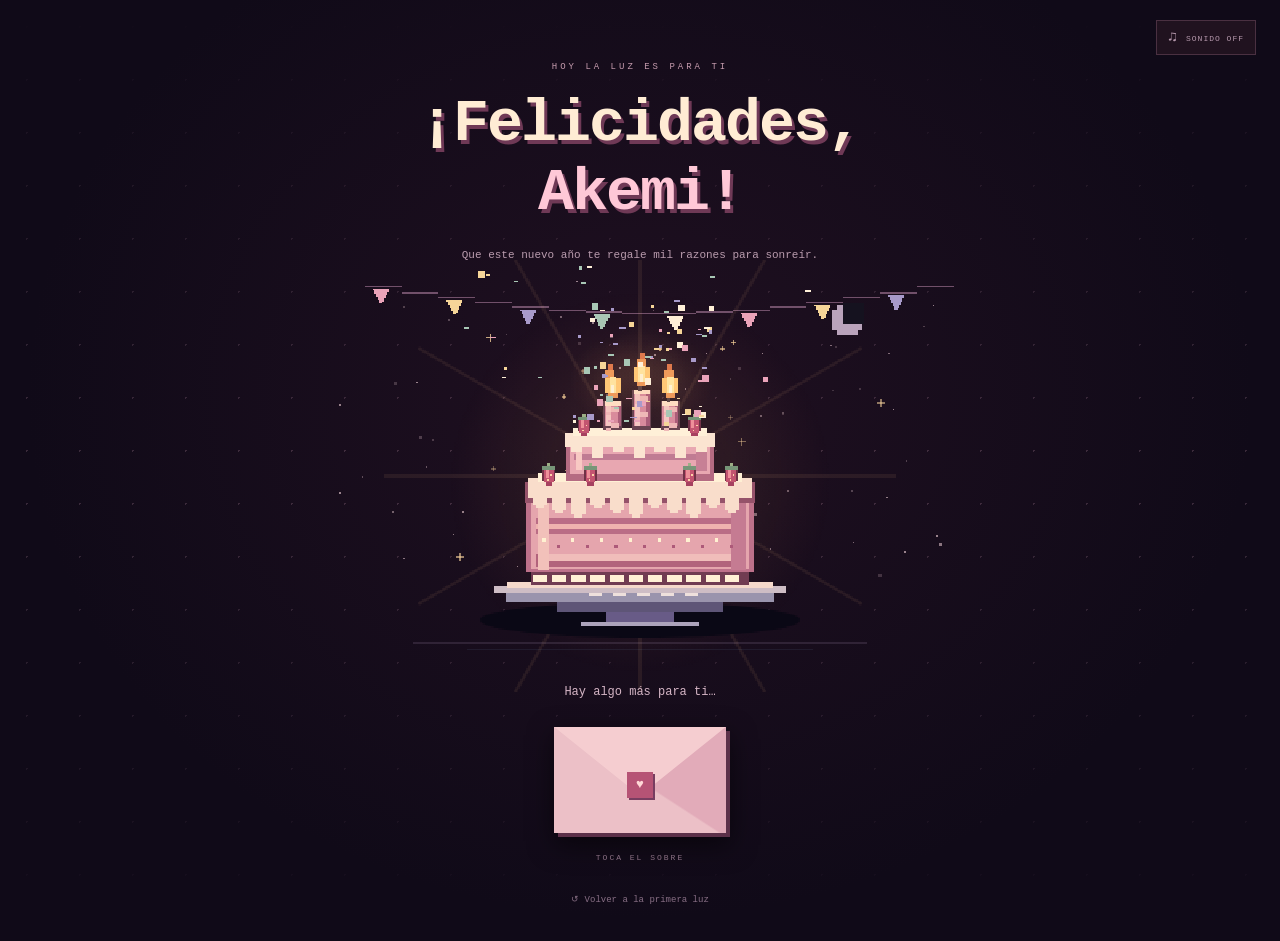
==== birthday.html @ b7d366d3 "Add files via upload" ====
<!doctype html>
<html lang="es">
<head>
<meta charset="utf-8"><meta name="viewport" content="width=device-width,initial-scale=1"><meta name="theme-color" content="#100a18">
<title>¡Felicidades, Akemi!</title><link rel="stylesheet" href="styles.css"><script src="app.js" defer></script>
</head>
<body data-page="birthday">
<main class="birthday" id="game">
  <button id="sound" class="sound" aria-pressed="false" aria-label="Activar música">♫ <span>SONIDO OFF</span></button>
  <header class="birthday-heading"><p class="dedication">HOY LA LUZ ES PARA TI</p><h1>¡Felicidades,<br><em>Akemi!</em></h1><p>Que este nuevo año te regale mil razones para sonreír.</p></header>
  <div class="cake-space"><canvas id="world" width="400" height="270" aria-label="Pastel de cumpleaños de dos pisos con fresas y velitas encendidas"></canvas></div>
  <section class="letter-invitation" aria-label="Una carta para Akemi"><p>Hay algo más para ti…</p><button class="envelope" id="openLetter" aria-label="Abrir tu carta" aria-haspopup="dialog"><span class="envelope-back"></span><span class="paper-peek">Para Akemi ♡</span><span class="envelope-front"></span><span class="envelope-flap"></span><span class="seal">♥</span></button><span class="envelope-hint">TOCA EL SOBRE</span></section>
  <a class="replay" href="index.html">↺ Volver a la primera luz</a>
</main>
<dialog id="letterDialog" aria-labelledby="letterTitle"><article class="letter-paper"><button id="closeLetter" class="close-letter" aria-label="Cerrar carta">×</button><p class="letter-label">UNA CARTA PARA TI</p><h2 id="letterTitle">Querida Akemi,</h2><div id="letterBody" class="letter-body"></div><div id="blankLetter" class="blank-letter" aria-label="Carta pendiente de completar"><span></span><span></span><span></span><span></span></div><p class="letter-heart">♡</p></article></dialog>
</body></html>
---- styles.css ----
:root{color-scheme:dark;--cream:#ffecd4;--pink:#edabc2;--mono:'Courier New',monospace}*{box-sizing:border-box}html{background:#000}body{margin:0;background:#000;color:var(--cream);font-family:var(--mono)}button,a{-webkit-tap-highlight-color:transparent}button{font:inherit;cursor:pointer}button:focus-visible,a:focus-visible{outline:2px dashed #ffce98;outline-offset:7px}button:disabled{cursor:wait}canvas{display:block;width:100%;height:auto;image-rendering:pixelated}em{font-style:normal}.night{min-height:100svh;display:flex;flex-direction:column;align-items:center;justify-content:center;padding:42px 18px 34px;overflow:hidden;background:#000}.intro-copy{text-align:center;position:relative;z-index:2;animation:words-in 2.2s ease both}.dedication{font-size:9px;letter-spacing:3px;color:#937f71;margin:0 0 25px}.night h1{font-weight:400;font-size:clamp(20px,3.5vw,34px);line-height:1.7;letter-spacing:-.8px;color:#d3c7bc;margin:0}.night h1 em{color:#ffd6a2;text-shadow:0 0 30px #d37e3f55}.fire-space{position:relative;width:min(520px,96vw);margin:-18px 0 -30px}.fire-target{position:absolute;inset:22% 34% 21%;border:0;background:none;border-radius:45%}.fire-target:focus-visible{outline-offset:0}.touch-hint{font-size:10px;color:#8c7562;letter-spacing:.8px;text-align:center;animation:hint-in 3s ease both}.light-wipe{position:fixed;inset:0;pointer-events:none;z-index:10;background:radial-gradient(circle at 50% 64%,#fff3d9,#f7af70 30%,#6d293e 75%);clip-path:circle(0% at 50% 64%);opacity:0}.leaving .light-wipe{animation:illuminate 1.5s cubic-bezier(.7,0,.3,1) forwards}.leaving .intro-copy,.leaving .touch-hint{opacity:0;transition:opacity .7s}.birthday{min-height:100svh;padding:62px 18px 28px;position:relative;overflow:hidden;text-align:center;background:radial-gradient(ellipse at 50% 42%,#4c203844,transparent 68%),#100a18}.birthday::before{content:'';position:absolute;inset:0;pointer-events:none;background-image:radial-gradient(#d7a7bd38 1px,transparent 1px);background-size:53px 53px;mask-image:linear-gradient(transparent,#000,transparent)}.sound{position:absolute;top:20px;right:24px;border:1px solid #4a3041;background:#20121f;color:#b598ac;padding:8px 11px;font-size:15px;z-index:2}.sound span{font-size:8px;letter-spacing:1px}.birthday-heading{position:relative;animation:celebrate-title 1.25s .2s both}.birthday .dedication{color:#c59bad;margin-bottom:18px}.birthday h1{font-size:clamp(34px,6vw,60px);line-height:1.15;margin:0;letter-spacing:-2px;text-shadow:3px 4px #6f3956}.birthday h1 em{color:#ffc8d7}.birthday-heading>p:last-child{font-size:11px;color:#ba9cae;line-height:1.8;max-width:440px;margin:18px auto 0}.cake-space{position:relative;width:min(640px,100%);margin:-6px auto -7px}.letter-invitation{position:relative;animation:letter-arrive 1s 1.7s both}.letter-invitation>p{font-size:12px;color:#d6b6c6;margin:0 0 28px}.envelope{width:172px;height:106px;display:block;margin:0 auto;position:relative;border:0;padding:0;background:none;filter:drop-shadow(0 8px 13px #0008);perspective:600px;animation:float 3s 3s ease-in-out infinite}.envelope-back{position:absolute;inset:0;background:#bd8095;border:2px solid #f5c9cc;box-shadow:4px 4px 0 #5c3049}.paper-peek{position:absolute;inset:8px 12px 4px;background:#fff0d9;color:#a06979;padding:19px 4px;font-size:11px;transition:transform .5s}.envelope-front{position:absolute;inset:0;background:linear-gradient(33deg,#ecc0c7 49%,transparent 50%),linear-gradient(-33deg,#e2abb9 49%,transparent 50%);z-index:3}.envelope-flap{position:absolute;inset:0;background:#f5cdd0;clip-path:polygon(0 0,100% 0,50% 65%);transform-origin:top;transition:transform .6s;z-index:4;backface-visibility:hidden}.seal{position:absolute;left:calc(50% - 13px);top:43%;background:#b65375;color:#ffd8d7;width:26px;height:26px;line-height:26px;box-shadow:2px 2px #783d60;z-index:5;font-size:13px;transition:opacity .3s}.envelope:hover .paper-peek,.envelope:focus-visible .paper-peek{transform:translateY(-9px)}.envelope.opening .envelope-flap{transform:rotateX(180deg)}.envelope.opening .seal{opacity:0}.envelope.opening .paper-peek{transform:translateY(-40px)}.envelope-hint{display:block;color:#997c91;font-size:8px;letter-spacing:2px;margin-top:20px}.replay{position:relative;display:inline-block;margin-top:24px;font-size:9px;text-decoration:none;color:#886f85;padding:8px}dialog{border:0;padding:0;background:transparent;width:min(540px,calc(100% - 30px));max-height:85svh;overflow:auto;color:#573c45;box-shadow:0 22px 100px #0009}dialog::backdrop{background:#08030de8;backdrop-filter:blur(7px)}dialog[open]{animation:open-paper .65s ease both}.letter-paper{position:relative;background:#fff0d9;padding:46px 35px 24px;min-height:390px;border:5px double #c7a49b;background-image:repeating-linear-gradient(transparent 0 29px,#bca09412 30px 31px)}.close-letter{position:absolute;right:12px;top:8px;border:0;background:transparent;color:#916b73;font-size:27px;padding:4px 8px}.letter-label{font-size:8px;letter-spacing:2px;color:#a57c80;margin:0 0 27px}.letter-paper h2{font-size:23px;font-weight:normal}.letter-body{white-space:pre-wrap;font-size:14px;line-height:1.95;overflow-wrap:anywhere}.letter-body p{margin-bottom:20px}.blank-letter{display:grid;gap:23px;margin-top:36px}.blank-letter span{height:1px;background:#bd9c933b}.blank-letter span:last-child{width:66%}.letter-heart{text-align:center;color:#b96780;font-size:29px;margin:30px 0 6px}@keyframes words-in{from{opacity:0;transform:translateY(10px)}to{opacity:1;transform:translateY(0)}}@keyframes hint-in{0%,60%{opacity:0}100%{opacity:1}}@keyframes illuminate{0%{opacity:0;clip-path:circle(0% at 50% 64%)}30%{opacity:.6}85%,100%{opacity:1;clip-path:circle(140% at 50% 64%)}}@keyframes celebrate-title{0%{opacity:0;transform:translateY(18px) scale(.92)}70%{transform:translateY(-3px) scale(1.02)}100%{opacity:1;transform:none}}@keyframes letter-arrive{from{opacity:0;transform:translateY(25px)}to{opacity:1;transform:none}}@keyframes float{50%{transform:translateY(-6px)}}@keyframes open-paper{from{opacity:0;transform:translateY(70px) scale(.85) rotate(-3deg)}to{opacity:1;transform:none}}@media(max-width:600px){.night{padding:38px 20px}.night h1{font-size:21px;line-height:1.85}.dedication{font-size:8px;letter-spacing:2px}.fire-space{width:calc(100vw - 16px);margin:0 0 -15px}.birthday{padding-top:72px}.birthday h1{font-size:42px}.birthday-heading>p:last-child{font-size:10px;max-width:285px}.cake-space{width:calc(100% + 30px);max-width:none;margin:14px -15px 16px}.letter-paper{padding:42px 23px 20px}.sound{right:16px;top:16px}}@media(prefers-reduced-motion:reduce){*,*::before,*::after{animation:none!important;transition:none!important}.leaving .light-wipe{clip-path:none;opacity:1}}
[hidden]{display:none!important}
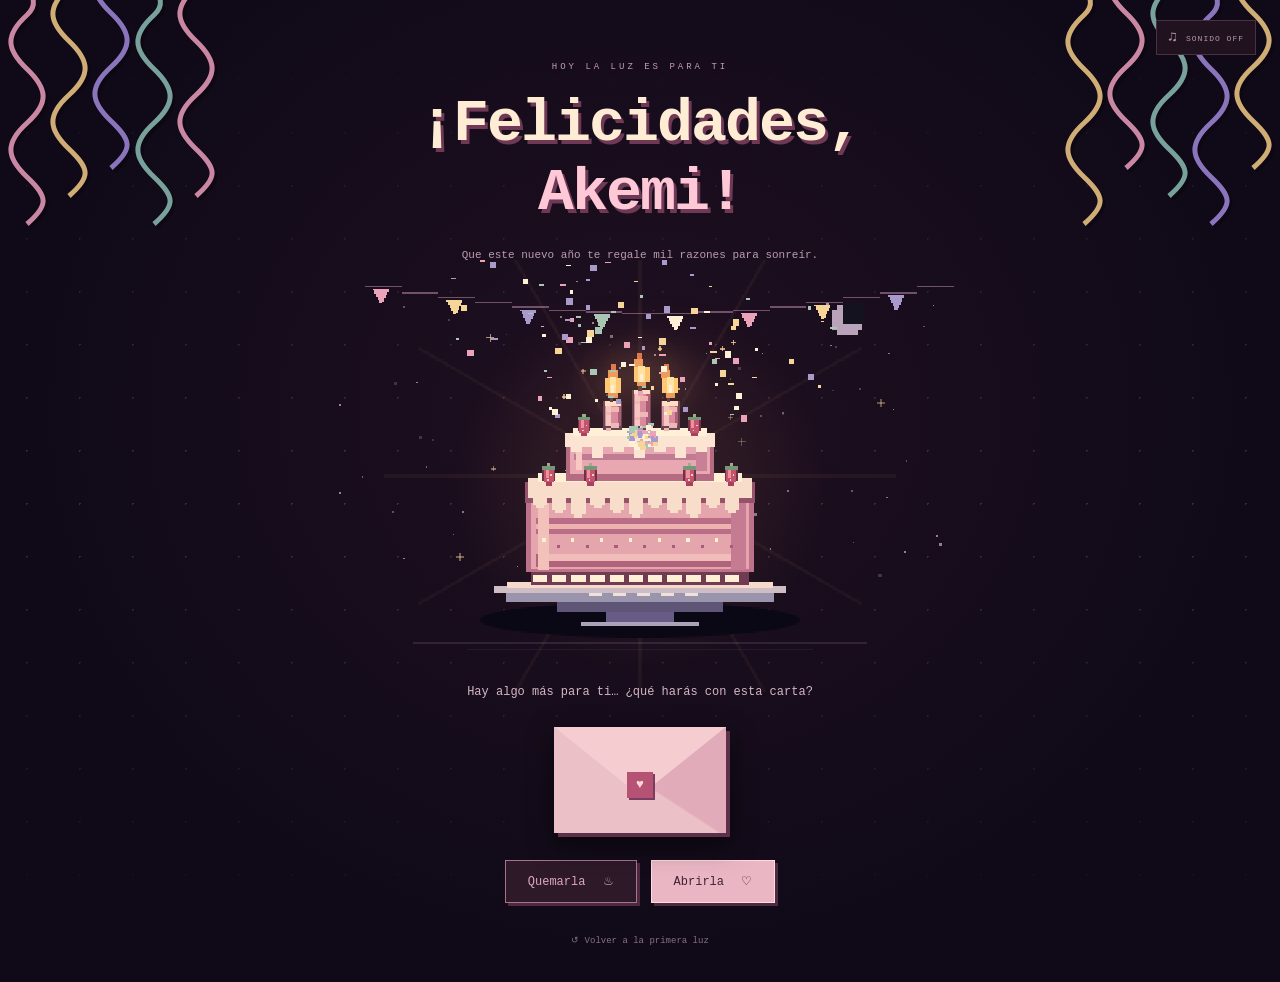
==== commit 2615d85b: "Add files via upload" ====
--- a/birthday.html
+++ b/birthday.html
@@ -2,15 +2,17 @@
 <html lang="es">
 <head>
 <meta charset="utf-8"><meta name="viewport" content="width=device-width,initial-scale=1"><meta name="theme-color" content="#100a18">
-<title>¡Felicidades, Akemi!</title><link rel="stylesheet" href="styles.css"><script src="app.js" defer></script>
+<title>¡Felicidades, Akemi!</title><link rel="stylesheet" href="styles.css"><script src="app.js" defer></script><script src="celebration.js" defer></script>
 </head>
 <body data-page="birthday">
 <main class="birthday" id="game">
+  <div class="streamers" id="streamers" aria-hidden="true"></div>
   <button id="sound" class="sound" aria-pressed="false" aria-label="Activar música">♫ <span>SONIDO OFF</span></button>
   <header class="birthday-heading"><p class="dedication">HOY LA LUZ ES PARA TI</p><h1>¡Felicidades,<br><em>Akemi!</em></h1><p>Que este nuevo año te regale mil razones para sonreír.</p></header>
   <div class="cake-space"><canvas id="world" width="400" height="270" aria-label="Pastel de cumpleaños de dos pisos con fresas y velitas encendidas"></canvas></div>
-  <section class="letter-invitation" aria-label="Una carta para Akemi"><p>Hay algo más para ti…</p><button class="envelope" id="openLetter" aria-label="Abrir tu carta" aria-haspopup="dialog"><span class="envelope-back"></span><span class="paper-peek">Para Akemi ♡</span><span class="envelope-front"></span><span class="envelope-flap"></span><span class="seal">♥</span></button><span class="envelope-hint">TOCA EL SOBRE</span></section>
+  <section class="letter-invitation" aria-label="Una carta para Akemi"><p id="choicePrompt" aria-live="polite">Hay algo más para ti… ¿qué harás con esta carta?</p><button class="envelope" id="openLetter" aria-label="Abrir tu carta" aria-haspopup="dialog"><span class="envelope-back"></span><span class="paper-peek">Para Akemi ♡</span><span class="envelope-front"></span><span class="envelope-flap"></span><span class="seal">♥</span></button><div class="letter-choices" id="letterChoices"><button id="burnLetter" class="choice burn-choice">Quemarla <span aria-hidden="true">♨</span></button><button id="readLetter" class="choice read-choice">Abrirla <span aria-hidden="true">♡</span></button></div></section>
   <a class="replay" href="index.html">↺ Volver a la primera luz</a>
 </main>
+<dialog id="burnDialog" class="burn-dialog" aria-label="La carta cae al fuego y el mundo se distorsiona"><canvas id="burnCanvas" aria-hidden="true"></canvas><p class="burn-caption" id="burnCaption" aria-live="polite">Algunas palabras no se dejan borrar…</p><button id="skipBurn" class="skip-burn">Saltar animación</button></dialog>
 <dialog id="letterDialog" aria-labelledby="letterTitle"><article class="letter-paper"><button id="closeLetter" class="close-letter" aria-label="Cerrar carta">×</button><p class="letter-label">UNA CARTA PARA TI</p><h2 id="letterTitle">Querida Akemi,</h2><div id="letterBody" class="letter-body"></div><div id="blankLetter" class="blank-letter" aria-label="Carta pendiente de completar"><span></span><span></span><span></span><span></span></div><p class="letter-heart">♡</p></article></dialog>
 </body></html>
--- a/styles.css
+++ b/styles.css
@@ -1,2 +1,5 @@
 :root{color-scheme:dark;--cream:#ffecd4;--pink:#edabc2;--mono:'Courier New',monospace}*{box-sizing:border-box}html{background:#000}body{margin:0;background:#000;color:var(--cream);font-family:var(--mono)}button,a{-webkit-tap-highlight-color:transparent}button{font:inherit;cursor:pointer}button:focus-visible,a:focus-visible{outline:2px dashed #ffce98;outline-offset:7px}button:disabled{cursor:wait}canvas{display:block;width:100%;height:auto;image-rendering:pixelated}em{font-style:normal}.night{min-height:100svh;display:flex;flex-direction:column;align-items:center;justify-content:center;padding:42px 18px 34px;overflow:hidden;background:#000}.intro-copy{text-align:center;position:relative;z-index:2;animation:words-in 2.2s ease both}.dedication{font-size:9px;letter-spacing:3px;color:#937f71;margin:0 0 25px}.night h1{font-weight:400;font-size:clamp(20px,3.5vw,34px);line-height:1.7;letter-spacing:-.8px;color:#d3c7bc;margin:0}.night h1 em{color:#ffd6a2;text-shadow:0 0 30px #d37e3f55}.fire-space{position:relative;width:min(520px,96vw);margin:-18px 0 -30px}.fire-target{position:absolute;inset:22% 34% 21%;border:0;background:none;border-radius:45%}.fire-target:focus-visible{outline-offset:0}.touch-hint{font-size:10px;color:#8c7562;letter-spacing:.8px;text-align:center;animation:hint-in 3s ease both}.light-wipe{position:fixed;inset:0;pointer-events:none;z-index:10;background:radial-gradient(circle at 50% 64%,#fff3d9,#f7af70 30%,#6d293e 75%);clip-path:circle(0% at 50% 64%);opacity:0}.leaving .light-wipe{animation:illuminate 1.5s cubic-bezier(.7,0,.3,1) forwards}.leaving .intro-copy,.leaving .touch-hint{opacity:0;transition:opacity .7s}.birthday{min-height:100svh;padding:62px 18px 28px;position:relative;overflow:hidden;text-align:center;background:radial-gradient(ellipse at 50% 42%,#4c203844,transparent 68%),#100a18}.birthday::before{content:'';position:absolute;inset:0;pointer-events:none;background-image:radial-gradient(#d7a7bd38 1px,transparent 1px);background-size:53px 53px;mask-image:linear-gradient(transparent,#000,transparent)}.sound{position:absolute;top:20px;right:24px;border:1px solid #4a3041;background:#20121f;color:#b598ac;padding:8px 11px;font-size:15px;z-index:2}.sound span{font-size:8px;letter-spacing:1px}.birthday-heading{position:relative;animation:celebrate-title 1.25s .2s both}.birthday .dedication{color:#c59bad;margin-bottom:18px}.birthday h1{font-size:clamp(34px,6vw,60px);line-height:1.15;margin:0;letter-spacing:-2px;text-shadow:3px 4px #6f3956}.birthday h1 em{color:#ffc8d7}.birthday-heading>p:last-child{font-size:11px;color:#ba9cae;line-height:1.8;max-width:440px;margin:18px auto 0}.cake-space{position:relative;width:min(640px,100%);margin:-6px auto -7px}.letter-invitation{position:relative;animation:letter-arrive 1s 1.7s both}.letter-invitation>p{font-size:12px;color:#d6b6c6;margin:0 0 28px}.envelope{width:172px;height:106px;display:block;margin:0 auto;position:relative;border:0;padding:0;background:none;filter:drop-shadow(0 8px 13px #0008);perspective:600px;animation:float 3s 3s ease-in-out infinite}.envelope-back{position:absolute;inset:0;background:#bd8095;border:2px solid #f5c9cc;box-shadow:4px 4px 0 #5c3049}.paper-peek{position:absolute;inset:8px 12px 4px;background:#fff0d9;color:#a06979;padding:19px 4px;font-size:11px;transition:transform .5s}.envelope-front{position:absolute;inset:0;background:linear-gradient(33deg,#ecc0c7 49%,transparent 50%),linear-gradient(-33deg,#e2abb9 49%,transparent 50%);z-index:3}.envelope-flap{position:absolute;inset:0;background:#f5cdd0;clip-path:polygon(0 0,100% 0,50% 65%);transform-origin:top;transition:transform .6s;z-index:4;backface-visibility:hidden}.seal{position:absolute;left:calc(50% - 13px);top:43%;background:#b65375;color:#ffd8d7;width:26px;height:26px;line-height:26px;box-shadow:2px 2px #783d60;z-index:5;font-size:13px;transition:opacity .3s}.envelope:hover .paper-peek,.envelope:focus-visible .paper-peek{transform:translateY(-9px)}.envelope.opening .envelope-flap{transform:rotateX(180deg)}.envelope.opening .seal{opacity:0}.envelope.opening .paper-peek{transform:translateY(-40px)}.envelope-hint{display:block;color:#997c91;font-size:8px;letter-spacing:2px;margin-top:20px}.replay{position:relative;display:inline-block;margin-top:24px;font-size:9px;text-decoration:none;color:#886f85;padding:8px}dialog{border:0;padding:0;background:transparent;width:min(540px,calc(100% - 30px));max-height:85svh;overflow:auto;color:#573c45;box-shadow:0 22px 100px #0009}dialog::backdrop{background:#08030de8;backdrop-filter:blur(7px)}dialog[open]{animation:open-paper .65s ease both}.letter-paper{position:relative;background:#fff0d9;padding:46px 35px 24px;min-height:390px;border:5px double #c7a49b;background-image:repeating-linear-gradient(transparent 0 29px,#bca09412 30px 31px)}.close-letter{position:absolute;right:12px;top:8px;border:0;background:transparent;color:#916b73;font-size:27px;padding:4px 8px}.letter-label{font-size:8px;letter-spacing:2px;color:#a57c80;margin:0 0 27px}.letter-paper h2{font-size:23px;font-weight:normal}.letter-body{white-space:pre-wrap;font-size:14px;line-height:1.95;overflow-wrap:anywhere}.letter-body p{margin-bottom:20px}.blank-letter{display:grid;gap:23px;margin-top:36px}.blank-letter span{height:1px;background:#bd9c933b}.blank-letter span:last-child{width:66%}.letter-heart{text-align:center;color:#b96780;font-size:29px;margin:30px 0 6px}@keyframes words-in{from{opacity:0;transform:translateY(10px)}to{opacity:1;transform:translateY(0)}}@keyframes hint-in{0%,60%{opacity:0}100%{opacity:1}}@keyframes illuminate{0%{opacity:0;clip-path:circle(0% at 50% 64%)}30%{opacity:.6}85%,100%{opacity:1;clip-path:circle(140% at 50% 64%)}}@keyframes celebrate-title{0%{opacity:0;transform:translateY(18px) scale(.92)}70%{transform:translateY(-3px) scale(1.02)}100%{opacity:1;transform:none}}@keyframes letter-arrive{from{opacity:0;transform:translateY(25px)}to{opacity:1;transform:none}}@keyframes float{50%{transform:translateY(-6px)}}@keyframes open-paper{from{opacity:0;transform:translateY(70px) scale(.85) rotate(-3deg)}to{opacity:1;transform:none}}@media(max-width:600px){.night{padding:38px 20px}.night h1{font-size:21px;line-height:1.85}.dedication{font-size:8px;letter-spacing:2px}.fire-space{width:calc(100vw - 16px);margin:0 0 -15px}.birthday{padding-top:72px}.birthday h1{font-size:42px}.birthday-heading>p:last-child{font-size:10px;max-width:285px}.cake-space{width:calc(100% + 30px);max-width:none;margin:14px -15px 16px}.letter-paper{padding:42px 23px 20px}.sound{right:16px;top:16px}}@media(prefers-reduced-motion:reduce){*,*::before,*::after{animation:none!important;transition:none!important}.leaving .light-wipe{clip-path:none;opacity:1}}
 [hidden]{display:none!important}
+/* Serpentinas de fiesta a ambos lados. */
+.streamers{position:absolute;inset:0;pointer-events:none;overflow:hidden}.streamer{position:absolute;top:-20px;width:28px;height:240px;opacity:.85;transform-origin:top;animation:ribbon-drop 1.8s cubic-bezier(.2,.7,.3,1) both,ribbon-sway 4s 1.8s ease-in-out infinite alternate}.streamer svg{width:100%;height:100%;overflow:visible;filter:drop-shadow(3px 3px 0 #0004)}@keyframes ribbon-drop{from{transform:translateY(-110%) rotate(-15deg);opacity:0}to{transform:translateY(0) rotate(0deg);opacity:.85}}@keyframes ribbon-sway{to{transform:rotate(7deg) translateX(5px)}}
+.letter-choices{display:flex;justify-content:center;gap:14px;margin:27px auto 0}.choice{border:1px solid #ab718b;padding:13px 22px;background:#2d1928;color:#dba9bd;font:12px var(--mono);box-shadow:3px 3px 0 #4e2a41;transition:transform .2s,background .2s}.choice:hover{transform:translateY(-3px);background:#45243a}.choice span{margin-left:10px}.read-choice{background:#eab6c4;color:#402132;border-color:#ffdae0}.read-choice:hover{background:#ffd9e0}.letter-choices.only-open .read-choice{font-size:clamp(23px,6vw,34px);padding:22px 38px;min-width:min(290px,85vw);font-weight:bold;letter-spacing:3px;animation:final-open .8s ease both;box-shadow:6px 6px #6f3f59,0 0 35px #c9729733}.burning-letter .envelope{visibility:hidden}.letter-invitation.returned{animation:return-letter .8s ease both}.burn-dialog{position:fixed;inset:0;margin:0;border:0;width:100vw;max-width:none;height:100svh;max-height:none;background:#050309;color:#ffe9d0;padding:0;overflow:hidden;box-shadow:none}.burn-dialog[open]{animation:none}.burn-dialog::backdrop{background:#000}.burn-dialog canvas{position:absolute;inset:0;width:100%;height:100%;image-rendering:pixelated}.burn-caption{position:absolute;bottom:65px;left:20px;right:20px;text-align:center;letter-spacing:1px;line-height:1.8;font-size:clamp(11px,2.6vw,15px);color:#e9b6ca;text-shadow:2px 2px #000;margin:0}.skip-burn{position:absolute;right:18px;bottom:18px;border:1px solid #795b77;background:#160d21cc;color:#c9b5cd;padding:9px 12px;font-size:10px}.burn-caption.abstracted{text-shadow:-3px 0 #b24d7a,3px 0 #537e8a}.abstraction .birthday-heading{filter:drop-shadow(-3px 0 #b43c87) drop-shadow(3px 0 #387980)}@keyframes final-open{from{opacity:0;transform:scale(.7)}to{opacity:1;transform:scale(1)}}@keyframes return-letter{from{opacity:.2;filter:blur(6px);transform:translateY(12px)}to{opacity:1;filter:blur(0);transform:none}}@media(max-width:600px){.streamer{width:17px;height:160px}.letter-choices{gap:12px}.choice{padding:13px 18px}.birthday-heading{padding-left:10px;padding-right:10px}}@media(prefers-reduced-motion:reduce){.streamer{animation:none}.burn-caption.abstracted{text-shadow:none}}
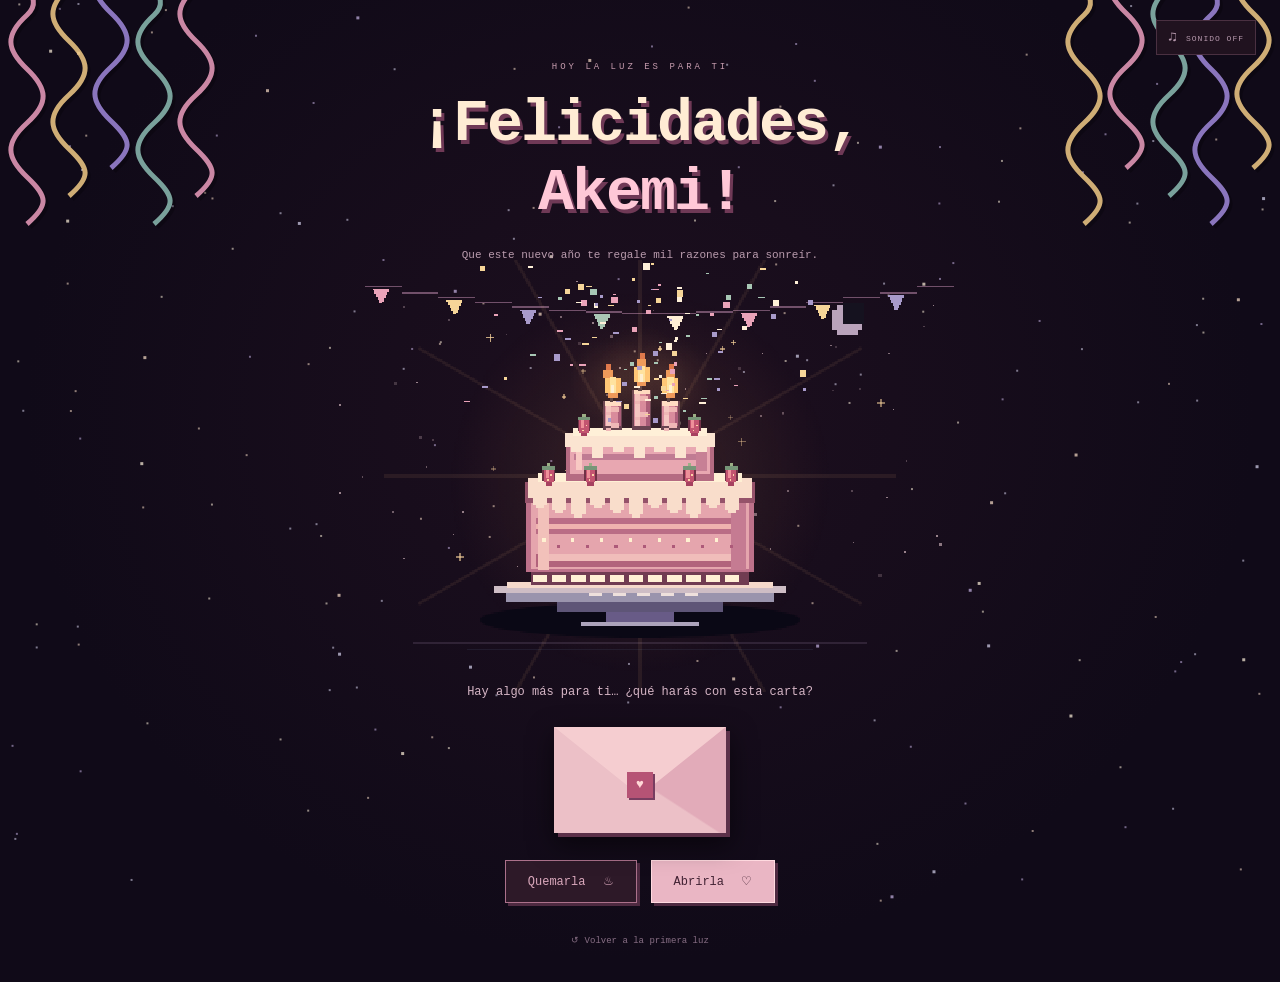
==== commit 917d0424: "Add files via upload" ====
--- a/birthday.html
+++ b/birthday.html
@@ -2,7 +2,7 @@
 <html lang="es">
 <head>
 <meta charset="utf-8"><meta name="viewport" content="width=device-width,initial-scale=1"><meta name="theme-color" content="#100a18">
-<title>¡Felicidades, Akemi!</title><link rel="stylesheet" href="styles.css"><script src="app.js" defer></script><script src="celebration.js" defer></script>
+<title>¡Felicidades, Akemi!</title><link rel="stylesheet" href="styles.css?v=20261007-5"><script src="app.js?v=20261007-5" defer></script><script src="celebration.js?v=20261007-5" defer></script>
 </head>
 <body data-page="birthday">
 <main class="birthday" id="game">
@@ -11,8 +11,8 @@
   <header class="birthday-heading"><p class="dedication">HOY LA LUZ ES PARA TI</p><h1>¡Felicidades,<br><em>Akemi!</em></h1><p>Que este nuevo año te regale mil razones para sonreír.</p></header>
   <div class="cake-space"><canvas id="world" width="400" height="270" aria-label="Pastel de cumpleaños de dos pisos con fresas y velitas encendidas"></canvas></div>
   <section class="letter-invitation" aria-label="Una carta para Akemi"><p id="choicePrompt" aria-live="polite">Hay algo más para ti… ¿qué harás con esta carta?</p><button class="envelope" id="openLetter" aria-label="Abrir tu carta" aria-haspopup="dialog"><span class="envelope-back"></span><span class="paper-peek">Para Akemi ♡</span><span class="envelope-front"></span><span class="envelope-flap"></span><span class="seal">♥</span></button><div class="letter-choices" id="letterChoices"><button id="burnLetter" class="choice burn-choice">Quemarla <span aria-hidden="true">♨</span></button><button id="readLetter" class="choice read-choice">Abrirla <span aria-hidden="true">♡</span></button></div></section>
-  <a class="replay" href="index.html">↺ Volver a la primera luz</a>
+  <a class="replay" href="index.html?v=20261007-5">↺ Volver a la primera luz</a>
 </main>
 <dialog id="burnDialog" class="burn-dialog" aria-label="La carta cae al fuego y el mundo se distorsiona"><canvas id="burnCanvas" aria-hidden="true"></canvas><p class="burn-caption" id="burnCaption" aria-live="polite">Algunas palabras no se dejan borrar…</p><button id="skipBurn" class="skip-burn">Saltar animación</button></dialog>
-<dialog id="letterDialog" aria-labelledby="letterTitle"><article class="letter-paper"><button id="closeLetter" class="close-letter" aria-label="Cerrar carta">×</button><p class="letter-label">UNA CARTA PARA TI</p><h2 id="letterTitle">Querida Akemi,</h2><div id="letterBody" class="letter-body"></div><div id="blankLetter" class="blank-letter" aria-label="Carta pendiente de completar"><span></span><span></span><span></span><span></span></div><p class="letter-heart">♡</p></article></dialog>
+<dialog id="letterDialog" aria-labelledby="letterTitle"><article class="letter-paper"><button id="closeLetter" class="close-letter" aria-label="Cerrar carta">×</button><p class="letter-label">UNA CARTA PARA TI</p><h2 id="letterTitle">Akemi,</h2><div id="letterBody" class="letter-body"></div><div id="blankLetter" class="blank-letter" aria-label="Carta pendiente de completar"><span></span><span></span><span></span><span></span></div><p class="letter-heart">♡</p></article></dialog>
 </body></html>
--- a/styles.css
+++ b/styles.css
@@ -3,3 +3,18 @@
 /* Serpentinas de fiesta a ambos lados. */
 .streamers{position:absolute;inset:0;pointer-events:none;overflow:hidden}.streamer{position:absolute;top:-20px;width:28px;height:240px;opacity:.85;transform-origin:top;animation:ribbon-drop 1.8s cubic-bezier(.2,.7,.3,1) both,ribbon-sway 4s 1.8s ease-in-out infinite alternate}.streamer svg{width:100%;height:100%;overflow:visible;filter:drop-shadow(3px 3px 0 #0004)}@keyframes ribbon-drop{from{transform:translateY(-110%) rotate(-15deg);opacity:0}to{transform:translateY(0) rotate(0deg);opacity:.85}}@keyframes ribbon-sway{to{transform:rotate(7deg) translateX(5px)}}
 .letter-choices{display:flex;justify-content:center;gap:14px;margin:27px auto 0}.choice{border:1px solid #ab718b;padding:13px 22px;background:#2d1928;color:#dba9bd;font:12px var(--mono);box-shadow:3px 3px 0 #4e2a41;transition:transform .2s,background .2s}.choice:hover{transform:translateY(-3px);background:#45243a}.choice span{margin-left:10px}.read-choice{background:#eab6c4;color:#402132;border-color:#ffdae0}.read-choice:hover{background:#ffd9e0}.letter-choices.only-open .read-choice{font-size:clamp(23px,6vw,34px);padding:22px 38px;min-width:min(290px,85vw);font-weight:bold;letter-spacing:3px;animation:final-open .8s ease both;box-shadow:6px 6px #6f3f59,0 0 35px #c9729733}.burning-letter .envelope{visibility:hidden}.letter-invitation.returned{animation:return-letter .8s ease both}.burn-dialog{position:fixed;inset:0;margin:0;border:0;width:100vw;max-width:none;height:100svh;max-height:none;background:#050309;color:#ffe9d0;padding:0;overflow:hidden;box-shadow:none}.burn-dialog[open]{animation:none}.burn-dialog::backdrop{background:#000}.burn-dialog canvas{position:absolute;inset:0;width:100%;height:100%;image-rendering:pixelated}.burn-caption{position:absolute;bottom:65px;left:20px;right:20px;text-align:center;letter-spacing:1px;line-height:1.8;font-size:clamp(11px,2.6vw,15px);color:#e9b6ca;text-shadow:2px 2px #000;margin:0}.skip-burn{position:absolute;right:18px;bottom:18px;border:1px solid #795b77;background:#160d21cc;color:#c9b5cd;padding:9px 12px;font-size:10px}.burn-caption.abstracted{text-shadow:-3px 0 #b24d7a,3px 0 #537e8a}.abstraction .birthday-heading{filter:drop-shadow(-3px 0 #b43c87) drop-shadow(3px 0 #387980)}@keyframes final-open{from{opacity:0;transform:scale(.7)}to{opacity:1;transform:scale(1)}}@keyframes return-letter{from{opacity:.2;filter:blur(6px);transform:translateY(12px)}to{opacity:1;filter:blur(0);transform:none}}@media(max-width:600px){.streamer{width:17px;height:160px}.letter-choices{gap:12px}.choice{padding:13px 18px}.birthday-heading{padding-left:10px;padding-right:10px}}@media(prefers-reduced-motion:reduce){.streamer{animation:none}.burn-caption.abstracted{text-shadow:none}}
+
+/* Cielo completo: cubre también los laterales, sobre y carta. */
+body::before,body::after{content:'';position:fixed;left:50%;top:50%;pointer-events:none;z-index:0;background:#eee0ff;border-radius:0}
+body::before{width:2px;height:2px;box-shadow:-25.35vw 8.13vh 0 #d8d5ef,-1.75vw -19.10vh 0 #c7b4e4,-7.54vw 4.40vh 0 #f9dec8,-24.99vw 9.44vh 0 #fff3dc,34.53vw -30.97vh 0 #c7b4e4,42.20vw 23.45vh 0 #c7b4e4,-25.58vw -38.67vh 0 #c7b4e4,-43.67vw -31.23vh 0 #d8d5ef,-22.94vw -25.69vh 0 #d8d5ef,-6.57vw 32.24vh 0 #f9dec8,11.30vw -10.00vh 0 #fff3dc,30.60vw 42.22vh 0 #f9dec8,34.27vw 23.24vh 0 #fff3dc,-33.48vw -28.06vh 0 #f9dec8,10.91vw 28.48vh 0 #c7b4e4,29.78vw 47.60vh 0 #c7b4e4,18.25vw 29.93vh 0 #d8d5ef,28.45vw 4.70vh 0 #d8d5ef,-15.71vw -11.90vh 0 #f9dec8,-0.49vw -11.07vh 0 #f9dec8,18.47vw 43.65vh 0 #fff3dc,-48.65vw -9.96vh 0 #fff3dc,-24.30vw -11.46vh 0 #fff3dc,37.85vw 41.80vh 0 #c7b4e4,41.57vw 39.75vh 0 #d8d5ef,-8.62vw -9.22vh 0 #d8d5ef,29.39vw -8.92vh 0 #d8d5ef,24.40vw -20.88vh 0 #c7b4e4,-43.34vw -35.04vh 0 #f9dec8,38.18vw -25.38vh 0 #fff3dc,44.94vw -34.61vh 0 #f9dec8,-47.21vw 19.26vh 0 #fff3dc,-26.00vw 39.96vh 0 #fff3dc,-39.80vw 47.66vh 0 #d8d5ef,36.29vw -35.19vh 0 #c7b4e4,-43.93vw 21.51vh 0 #f9dec8,-20.25vw 16.65vh 0 #d8d5ef,41.25vw -7.46vh 0 #f9dec8,28.20vw -32.23vh 0 #fff3dc,-24.57vw 16.94vh 0 #fff3dc,-48.76vw 42.54vh 0 #c7b4e4,-33.14vw -35.05vh 0 #c7b4e4,-25.97vw -9.65vh 0 #f9dec8,13.33vw -37.45vh 0 #f9dec8,47.05vw 12.18vh 0 #d8d5ef,16.29vw -5.34vh 0 #fff3dc,31.14vw -14.45vh 0 #c7b4e4,-30.55vw -10.47vh 0 #c7b4e4,-44.17vw -6.65vh 0 #f9dec8,43.50vw -46.06vh 0 #d8d5ef,-28.16vw 32.05vh 0 #fff3dc,46.86vw 46.49vh 0 #f9dec8,-24.05vw 21.85vh 0 #d8d5ef,-22.20vw 26.28vh 0 #d8d5ef,-6.40vw -35.97vh 0 #c7b4e4,-12.31vw -16.40vh 0 #f9dec8,24.77vw -3.16vh 0 #fff3dc,-18.54vw -9.13vh 0 #d8d5ef,6.73vw -42.92vh 0 #d8d5ef,-3.63vw -2.04vh 0 #d8d5ef,1.31vw -10.08vh 0 #fff3dc,10.48vw -27.77vh 0 #fff3dc,-38.21vw -46.51vh 0 #f9dec8,3.72vw -49.27vh 0 #f9dec8,43.29vw 22.58vh 0 #d8d5ef,-15.01vw 10.77vh 0 #c7b4e4,-9.93vw -23.58vh 0 #d8d5ef,1.43vw -35.04vh 0 #fff3dc,-8.36vw 25.16vh 0 #f9dec8,-1.00vw 27.94vh 0 #d8d5ef,-7.01vw 1.11vh 0 #c7b4e4,21.08vw 32.86vh 0 #c7b4e4,18.99vw -18.60vh 0 #d8d5ef,12.98vw -10.09vh 0 #d8d5ef,-45.41vw -49.13vh 0 #c7b4e4,23.36vw -33.77vh 0 #c7b4e4,-24.32vw 26.57vh 0 #d8d5ef,21.17vw 4.23vh 0 #fff3dc,-11.29vw 27.14vh 0 #d8d5ef,-17.19vw 7.53vh 0 #f9dec8,-3.98vw 16.54vh 0 #fff3dc,40.02vw -34.44vh 0 #d8d5ef,38.78vw -27.49vh 0 #d8d5ef,-37.12vw -48.99vh 0 #f9dec8,1.90vw 46.45vh 0 #c7b4e4,-44.61vw -33.86vh 0 #c7b4e4,-21.32vw 38.54vh 0 #f9dec8,-15.01vw 33.01vh 0 #fff3dc,-16.31vw 31.81vh 0 #f9dec8,11.22vw -15.32vh 0 #f9dec8,10.56vw -20.73vh 0 #f9dec8,-27.40vw 8.62vh 0 #d8d5ef,-36.58vw -27.20vh 0 #d8d5ef,23.31vw -27.50vh 0 #c7b4e4,-2.41vw 16.89vh 0 #d8d5ef,-17.88vw -11.34vh 0 #c7b4e4,17.17vw -8.49vh 0 #d8d5ef,-16.10vw -0.65vh 0 #c7b4e4,-11.82vw 9.55vh 0 #f9dec8,23.36vw -19.12vh 0 #c7b4e4,48.56vw -26.84vh 0 #fff3dc,19.34vw -17.28vh 0 #f9dec8,12.12vw -45.22vh 0 #c7b4e4,27.97vw -27.70vh 0 #fff3dc,28.25vw -5.74vh 0 #c7b4e4,-48.26vw -4.47vh 0 #d8d5ef,13.58vw -41.13vh 0 #c7b4e4,-11.51vw 6.13vh 0 #f9dec8,43.45vw -5.60vh 0 #d8d5ef,-49.10vw 32.76vh 0 #c7b4e4,-44.79vw -18.60vh 0 #f9dec8,-28.16vw -26.42vh 0 #d8d5ef,-44.54vw -4.44vh 0 #f9dec8,-1.45vw 34.59vh 0 #c7b4e4,-34.54vw -2.50vh 0 #f9dec8,-1.80vw 33.67vh 0 #fff3dc,-47.21vw 21.83vh 0 #d8d5ef,5.93vw 16.42vh 0 #f9dec8,10.89vw -38.27vh 0 #f9dec8,-43.81vw -1.38vh 0 #c7b4e4,-43.78vw 35.59vh 0 #c7b4e4,-10.34vw -26.76vh 0 #d8d5ef,-31.90vw -22.47vh 0 #fff3dc,-15.64vw -12.09vh 0 #fff3dc,29.64vw -35.85vh 0 #f9dec8,-43.95vw -49.67vh 0 #d8d5ef,-30.81vw 0.46vh 0 #f9dec8,4.84vw -1.82vh 0 #c7b4e4,8.04vw -8.78vh 0 #d8d5ef,-8.39vw -27.01vh 0 #f9dec8,15.04vw -29.52vh 0 #d8d5ef,43.43vw -13.99vh 0 #d8d5ef,-20.12vw -21.22vh 0 #c7b4e4,30.13vw -44.04vh 0 #f9dec8,-20.75vw 30.95vh 0 #c7b4e4,-3.51vw 18.04vh 0 #c7b4e4,-30.08vw -46.14vh 0 #c7b4e4,34.45vw -11.32vh 0 #d8d5ef,1.63vw -36.39vh 0 #fff3dc,-2.96vw 14.25vh 0 #c7b4e4,-48.88vw 43.10vh 0 #d8d5ef,43.94vw -13.16vh 0 #fff3dc,0.86vw -44.95vh 0 #c7b4e4,-34.05vw -28.68vh 0 #f9dec8,7.64vw -31.53vh 0 #c7b4e4,-3.27vw 17.32vh 0 #fff3dc,5.69vw 17.04vh 0 #f9dec8,-38.89vw 6.27vh 0 #f9dec8,4.22vw -25.61vh 0 #fff3dc,25.35vw 39.17vh 0 #c7b4e4,-37.45vw -17.13vh 0 #fff3dc,-33.73vw 16.39vh 0 #fff3dc,40.32vw -40.79vh 0 #c7b4e4,41.74vw 24.49vh 0 #c7b4e4,-0.94vw 23.66vh 0 #d8d5ef,-44.00vw 19.51vh 0 #d8d5ef,16.95vw -34.24vh 0 #fff3dc,26.71vw 17.85vh 0 #fff3dc,37.46vw 35.14vh 0 #fff3dc,-19.25vw -42.42vh 0 #d8d5ef,8.81vw 15.32vh 0 #d8d5ef,-22.38vw -15.51vh 0 #d8d5ef,-38.56vw 30.26vh 0 #fff3dc,48.31vw 26.98vh 0 #f9dec8,43.92vw -16.92vh 0 #fff3dc,12.29vw 8.31vh 0 #f9dec8,40.21vw 18.44vh 0 #f9dec8,13.40vw 16.91vh 0 #f9dec8,4.41vw 23.33vh 0 #f9dec8,19.97vw 22.21vh 0 #fff3dc,22.05vw -15.48vh 0 #fff3dc,-9.88vw -42.46vh 0 #f9dec8,38.84vw -5.41vh 0 #d8d5ef,38.29vw -49.44vh 0 #d8d5ef,48.47vw -14.11vh 0 #c7b4e4,-33.52vw 5.95vh 0 #fff3dc,-48.57vw -49.62vh 0 #fff3dc,15.20vw -7.42vh 0 #d8d5ef,18.73vw 49.96vh 0 #f9dec8,-4.35vw 38.60vh 0 #f9dec8;opacity:.54;animation:sky-breathe 5s ease-in-out infinite alternate}
+body::after{width:3px;height:3px;box-shadow:-38.80vw -10.43vh 0 #f9dec8,-23.59vw 22.52vh 0 #d8d5ef,-7.76vw 49.18vh 0 #fff3dc,-4.04vw -43.45vh 0 #f9dec8,2.92vw -3.15vh 0 #fff3dc,-7.67vw 48.06vh 0 #fff3dc,25.68vw 15.42vh 0 #c7b4e4,-26.73vw -25.34vh 0 #d8d5ef,-22.16vw -48.18vh 0 #c7b4e4,-7.03vw -21.65vh 0 #fff3dc,18.66vw -33.82vh 0 #c7b4e4,12.18vw -10.59vh 0 #d8d5ef,26.38vw 14.66vh 0 #fff3dc,7.20vw 25.27vh 0 #f9dec8,19.57vw 49.48vh 0 #c7b4e4,33.55vw 29.39vh 0 #fff3dc,22.06vw -18.59vh 0 #fff3dc,-6.11vw 47.12vh 0 #d8d5ef,-29.22vw -40.09vh 0 #f9dec8,13.76vw 21.62vh 0 #c7b4e4,-44.83vw -25.60vh 0 #fff3dc,-0.76vw -35.29vh 0 #f9dec8,48.09vw 1.69vh 0 #d8d5ef,46.63vw -16.86vh 0 #f9dec8,-18.66vw 33.56vh 0 #fff3dc,-14.55vw -17.80vh 0 #c7b4e4,-13.36vw 23.96vh 0 #d8d5ef,22.85vw 46.70vh 0 #d8d5ef,-43.98vw -44.25vh 0 #f9dec8,-7.92vw -15.26vh 0 #f9dec8,-46.16vw -44.48vh 0 #fff3dc,33.95vw 0.39vh 0 #f9dec8,-23.63vw 15.98vh 0 #f9dec8,47.05vw 23.14vh 0 #fff3dc,27.35vw 5.69vh 0 #f9dec8,-39.04vw 1.35vh 0 #fff3dc,27.12vw 21.60vh 0 #d8d5ef,48.60vw -28.10vh 0 #d8d5ef;opacity:.7;animation:sky-breathe 7s 1s ease-in-out infinite alternate}
+.night,.birthday{background:transparent;isolation:isolate}
+body[data-page=birthday]{background:radial-gradient(ellipse at 50% 42%,#32172966,transparent 68%),#100a18}
+.birthday::before{display:none}
+.night>.intro-copy,.night>.fire-space,.night>.touch-hint{position:relative;z-index:1}
+.birthday>.cake-space,.birthday>.birthday-heading,.birthday>.letter-invitation,.birthday>.replay{position:relative;z-index:1}
+.streamers{z-index:0}
+.letter-paper{min-height:390px}.letter-body p{margin:0 0 20px}.letter-heart{margin-top:24px}
+@keyframes sky-breathe{from{opacity:.35}to{opacity:.8}}
+@media(prefers-reduced-motion:reduce){body::before,body::after{animation:none}}
+.night,.birthday{position:relative;z-index:1}
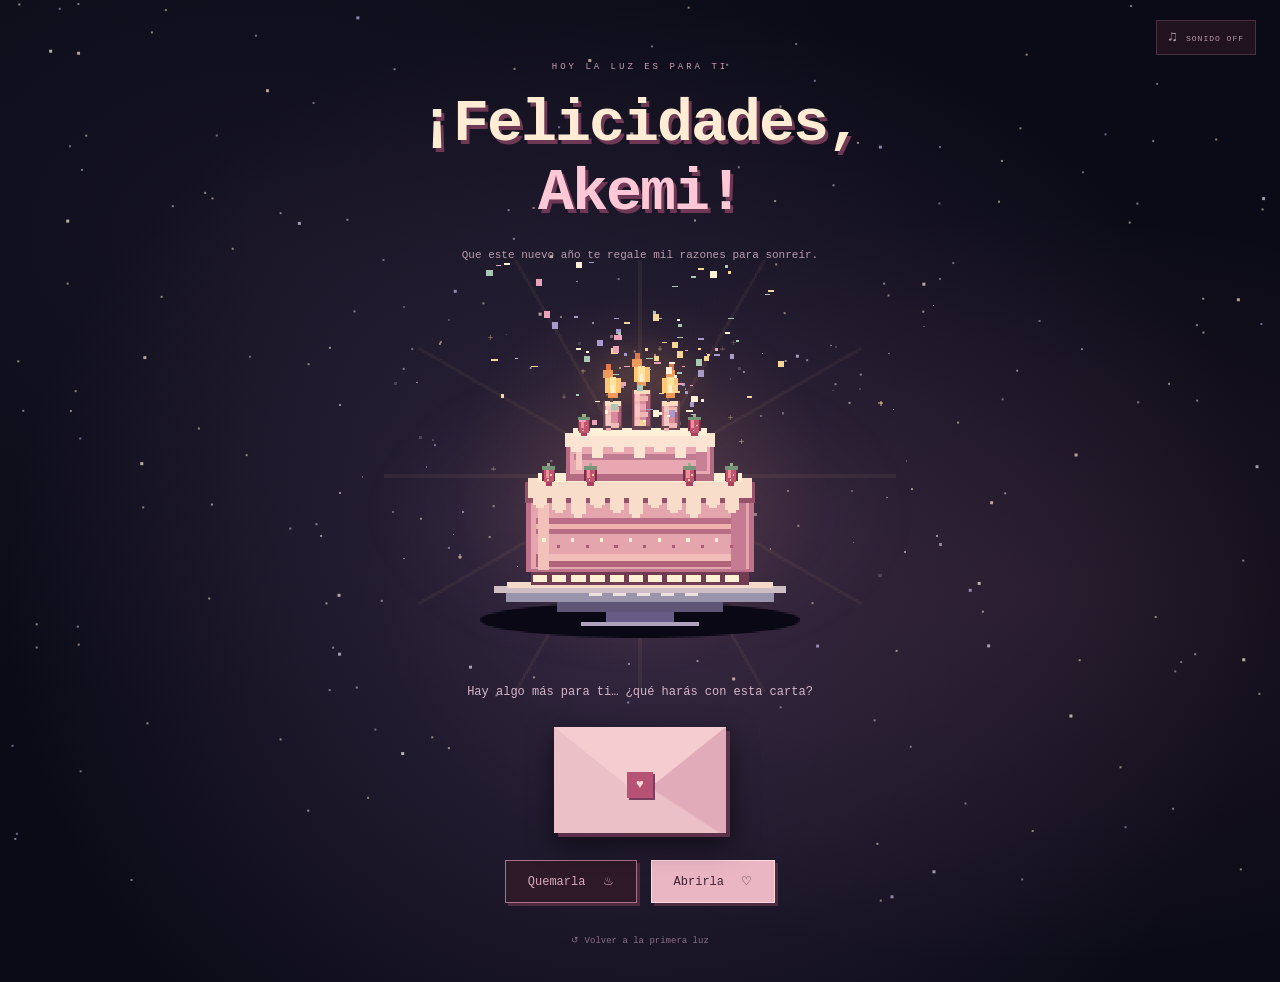
==== commit 2436f5d7: "Add files via upload" ====
--- a/birthday.html
+++ b/birthday.html
@@ -2,7 +2,7 @@
 <html lang="es">
 <head>
 <meta charset="utf-8"><meta name="viewport" content="width=device-width,initial-scale=1"><meta name="theme-color" content="#100a18">
-<title>¡Felicidades, Akemi!</title><link rel="stylesheet" href="styles.css?v=20261007-5"><script src="app.js?v=20261007-5" defer></script><script src="celebration.js?v=20261007-5" defer></script>
+<title>¡Felicidades, Akemi!</title><link rel="stylesheet" href="styles.css?v=20261007-6"><script src="app.js?v=20261007-6" defer></script><script src="celebration.js?v=20261007-6" defer></script>
 </head>
 <body data-page="birthday">
 <main class="birthday" id="game">
@@ -11,8 +11,8 @@
   <header class="birthday-heading"><p class="dedication">HOY LA LUZ ES PARA TI</p><h1>¡Felicidades,<br><em>Akemi!</em></h1><p>Que este nuevo año te regale mil razones para sonreír.</p></header>
   <div class="cake-space"><canvas id="world" width="400" height="270" aria-label="Pastel de cumpleaños de dos pisos con fresas y velitas encendidas"></canvas></div>
   <section class="letter-invitation" aria-label="Una carta para Akemi"><p id="choicePrompt" aria-live="polite">Hay algo más para ti… ¿qué harás con esta carta?</p><button class="envelope" id="openLetter" aria-label="Abrir tu carta" aria-haspopup="dialog"><span class="envelope-back"></span><span class="paper-peek">Para Akemi ♡</span><span class="envelope-front"></span><span class="envelope-flap"></span><span class="seal">♥</span></button><div class="letter-choices" id="letterChoices"><button id="burnLetter" class="choice burn-choice">Quemarla <span aria-hidden="true">♨</span></button><button id="readLetter" class="choice read-choice">Abrirla <span aria-hidden="true">♡</span></button></div></section>
-  <a class="replay" href="index.html?v=20261007-5">↺ Volver a la primera luz</a>
+  <a class="replay" href="index.html?v=20261007-6">↺ Volver a la primera luz</a>
 </main>
 <dialog id="burnDialog" class="burn-dialog" aria-label="La carta cae al fuego y el mundo se distorsiona"><canvas id="burnCanvas" aria-hidden="true"></canvas><p class="burn-caption" id="burnCaption" aria-live="polite">Algunas palabras no se dejan borrar…</p><button id="skipBurn" class="skip-burn">Saltar animación</button></dialog>
-<dialog id="letterDialog" aria-labelledby="letterTitle"><article class="letter-paper"><button id="closeLetter" class="close-letter" aria-label="Cerrar carta">×</button><p class="letter-label">UNA CARTA PARA TI</p><h2 id="letterTitle">Akemi,</h2><div id="letterBody" class="letter-body"></div><div id="blankLetter" class="blank-letter" aria-label="Carta pendiente de completar"><span></span><span></span><span></span><span></span></div><p class="letter-heart">♡</p></article></dialog>
+<dialog id="letterDialog" aria-labelledby="letterTitle"><article class="letter-paper"><button id="closeLetter" class="close-letter" aria-label="Cerrar carta">×</button><p class="letter-label">UNA CARTA PARA TI</p><h2 id="letterTitle">Akemi,</h2><div id="letterBody" class="letter-body"><p>Gracias por ser una de mis mejores amigas este 2026. Gracias por todas las nuevas experiencias: comer con los chicos, estudiar juntos e ir a tu casa a hablar.</p><p>Antes de conocerte, mi vida universitaria era muy aburrida, pero desde que llegaste cambió mucho.</p><p>Puede que no pasemos muchas materias juntos y que el próximo año ya no nos veamos, pero si necesitas o quieres algo, puedes decírmelo.</p><p>No soy muy bueno en demasiadas cosas, pero, si puedo ayudarte, aunque sea solo escuchándote, estaré ahí para ti.</p><p>¡Feliz cumpleaños, Akemi, amiga mía! Te quiero un montón.</p></div><div id="blankLetter" class="blank-letter" hidden aria-label="Carta pendiente de completar"><span></span><span></span><span></span><span></span></div><p class="letter-heart">♡</p></article></dialog>
 </body></html>
--- a/styles.css
+++ b/styles.css
@@ -18,3 +18,16 @@
 @keyframes sky-breathe{from{opacity:.35}to{opacity:.8}}
 @media(prefers-reduced-motion:reduce){body::before,body::after{animation:none}}
 .night,.birthday{position:relative;z-index:1}
+/* Carta de papel cálido y tipografía editorial. */
+.letter-paper{padding:52px 40px 28px;border:1px solid #d7bca6;border-radius:3px;background:#fcf3e5;background-image:linear-gradient(110deg,#ffffff55,transparent 50%,#b78b6310);box-shadow:inset 0 0 60px #d5b59316}
+.letter-paper h2{font-family:Georgia,'Times New Roman',serif;font-style:italic;font-size:31px;color:#754c57;margin:0 0 26px}
+.letter-body{font-family:Georgia,'Times New Roman',serif;font-size:17px;line-height:1.85;color:#59484a;white-space:normal;letter-spacing:.1px}
+.letter-body p{margin:0 0 21px}.letter-label{font-family:var(--mono);font-size:9px;letter-spacing:2.6px}.letter-heart{font-family:Georgia,serif;font-size:38px;color:#b76b87}.close-letter{position:sticky;display:block;margin:-34px -23px 2px auto;top:0;right:auto;width:34px;background:#fcf3e5ee;border-radius:50%;z-index:1}
+body[data-page=birthday]{background:radial-gradient(ellipse at 20% 24%,#54446824,transparent 45%),radial-gradient(ellipse at 80% 60%,#a15a7020,transparent 45%),radial-gradient(ellipse at 50% 60%,#312640,transparent 70%),#0b0b17}
+.cake-space::before{content:'';position:absolute;inset:22% 5% 5%;z-index:-1;border-radius:50%;background:radial-gradient(ellipse,#a76d8620,transparent 65%);filter:blur(20px)}
+.streamers{position:fixed;height:100svh;z-index:0}.party-spark{position:absolute;width:4px;height:11px;border-radius:1px;opacity:0;animation:party-drift 7s ease-in-out infinite;box-shadow:0 0 8px #ffe7cd15}
+.party-spark:nth-child(3n){width:3px;height:3px;border-radius:50%}.party-spark:nth-child(4n){width:9px;height:2px}
+@keyframes party-drift{0%{opacity:0;transform:translateY(-28px) rotate(0deg)}20%,65%{opacity:.65}100%{opacity:0;transform:translateY(110px) rotate(170deg)}}
+.burn-dialog canvas{image-rendering:auto}.burn-caption{font-family:Georgia,serif;font-size:clamp(16px,3vw,21px);color:#e3d2de;letter-spacing:.1px;bottom:72px}.burn-caption.abstracted{text-shadow:-1px 0 #b24d7a,1px 0 #537e8a}
+@media(max-width:600px){.letter-paper{padding:43px 25px 24px}.letter-body{font-size:16px;line-height:1.8}.letter-paper h2{font-size:28px}.close-letter{margin-right:-12px}.party-spark{width:3px;height:7px}}
+@media(prefers-reduced-motion:reduce){.party-spark{animation:none;opacity:.35}}
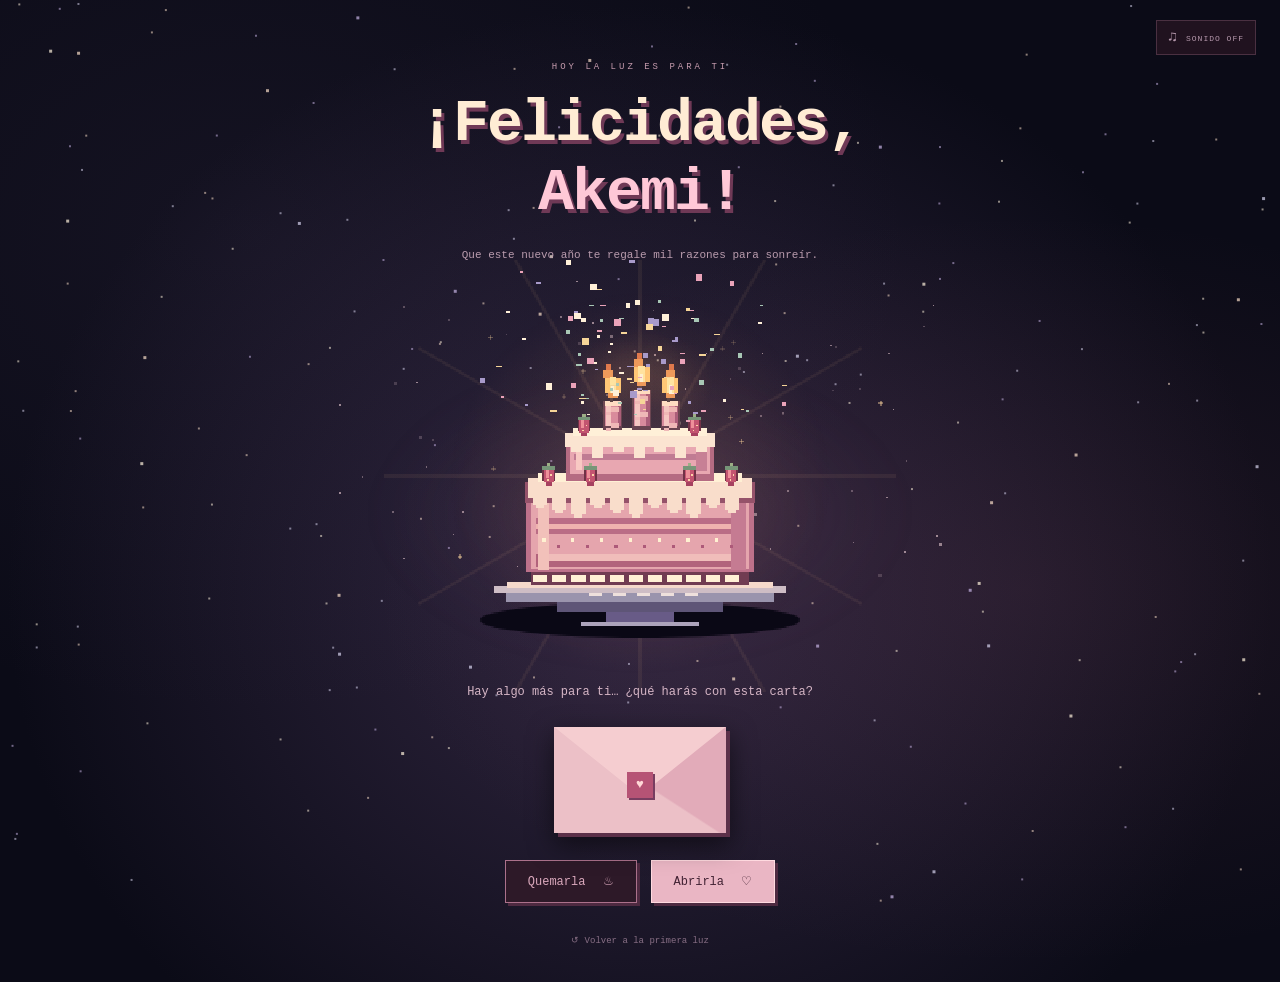
==== commit 4460943b: "Add files via upload" ====
--- a/birthday.html
+++ b/birthday.html
@@ -2,7 +2,7 @@
 <html lang="es">
 <head>
 <meta charset="utf-8"><meta name="viewport" content="width=device-width,initial-scale=1"><meta name="theme-color" content="#100a18">
-<title>¡Felicidades, Akemi!</title><link rel="stylesheet" href="styles.css?v=20261007-6"><script src="app.js?v=20261007-6" defer></script><script src="celebration.js?v=20261007-6" defer></script>
+<title>¡Felicidades, Akemi!</title><link rel="stylesheet" href="styles.css?v=20261007-7"><script src="app.js?v=20261007-7" defer></script><script src="celebration.js?v=20261007-7" defer></script>
 </head>
 <body data-page="birthday">
 <main class="birthday" id="game">
@@ -11,7 +11,7 @@
   <header class="birthday-heading"><p class="dedication">HOY LA LUZ ES PARA TI</p><h1>¡Felicidades,<br><em>Akemi!</em></h1><p>Que este nuevo año te regale mil razones para sonreír.</p></header>
   <div class="cake-space"><canvas id="world" width="400" height="270" aria-label="Pastel de cumpleaños de dos pisos con fresas y velitas encendidas"></canvas></div>
   <section class="letter-invitation" aria-label="Una carta para Akemi"><p id="choicePrompt" aria-live="polite">Hay algo más para ti… ¿qué harás con esta carta?</p><button class="envelope" id="openLetter" aria-label="Abrir tu carta" aria-haspopup="dialog"><span class="envelope-back"></span><span class="paper-peek">Para Akemi ♡</span><span class="envelope-front"></span><span class="envelope-flap"></span><span class="seal">♥</span></button><div class="letter-choices" id="letterChoices"><button id="burnLetter" class="choice burn-choice">Quemarla <span aria-hidden="true">♨</span></button><button id="readLetter" class="choice read-choice">Abrirla <span aria-hidden="true">♡</span></button></div></section>
-  <a class="replay" href="index.html?v=20261007-6">↺ Volver a la primera luz</a>
+  <a class="replay" href="index.html?v=20261007-7">↺ Volver a la primera luz</a>
 </main>
 <dialog id="burnDialog" class="burn-dialog" aria-label="La carta cae al fuego y el mundo se distorsiona"><canvas id="burnCanvas" aria-hidden="true"></canvas><p class="burn-caption" id="burnCaption" aria-live="polite">Algunas palabras no se dejan borrar…</p><button id="skipBurn" class="skip-burn">Saltar animación</button></dialog>
 <dialog id="letterDialog" aria-labelledby="letterTitle"><article class="letter-paper"><button id="closeLetter" class="close-letter" aria-label="Cerrar carta">×</button><p class="letter-label">UNA CARTA PARA TI</p><h2 id="letterTitle">Akemi,</h2><div id="letterBody" class="letter-body"><p>Gracias por ser una de mis mejores amigas este 2026. Gracias por todas las nuevas experiencias: comer con los chicos, estudiar juntos e ir a tu casa a hablar.</p><p>Antes de conocerte, mi vida universitaria era muy aburrida, pero desde que llegaste cambió mucho.</p><p>Puede que no pasemos muchas materias juntos y que el próximo año ya no nos veamos, pero si necesitas o quieres algo, puedes decírmelo.</p><p>No soy muy bueno en demasiadas cosas, pero, si puedo ayudarte, aunque sea solo escuchándote, estaré ahí para ti.</p><p>¡Feliz cumpleaños, Akemi, amiga mía! Te quiero un montón.</p></div><div id="blankLetter" class="blank-letter" hidden aria-label="Carta pendiente de completar"><span></span><span></span><span></span><span></span></div><p class="letter-heart">♡</p></article></dialog>
--- a/styles.css
+++ b/styles.css
@@ -31,3 +31,8 @@
 .burn-dialog canvas{image-rendering:auto}.burn-caption{font-family:Georgia,serif;font-size:clamp(16px,3vw,21px);color:#e3d2de;letter-spacing:.1px;bottom:72px}.burn-caption.abstracted{text-shadow:-1px 0 #b24d7a,1px 0 #537e8a}
 @media(max-width:600px){.letter-paper{padding:43px 25px 24px}.letter-body{font-size:16px;line-height:1.8}.letter-paper h2{font-size:28px}.close-letter{margin-right:-12px}.party-spark{width:3px;height:7px}}
 @media(prefers-reduced-motion:reduce){.party-spark{animation:none;opacity:.35}}
+/* Cursiva caligráfica incluida en el proyecto para que se vea igual sin Internet. */
+@font-face{font-family:'Carta Cursiva';src:url('fonts/carta-cursiva.woff') format('woff');font-style:italic;font-weight:400;font-display:swap}
+.letter-body{font-family:'Carta Cursiva','Segoe Print','Bradley Hand',cursive;font-style:italic;font-size:26px;line-height:1.42;letter-spacing:.1px;color:#59414a}
+.letter-body p{margin:0 0 22px}.letter-paper h2{font-family:'Carta Cursiva','Segoe Print',cursive;font-style:italic;font-size:37px;line-height:1.2}.letter-heart{font-family:Georgia,serif;font-style:normal}
+@media(max-width:600px){.letter-body{font-size:24px;line-height:1.45}.letter-paper h2{font-size:33px}}
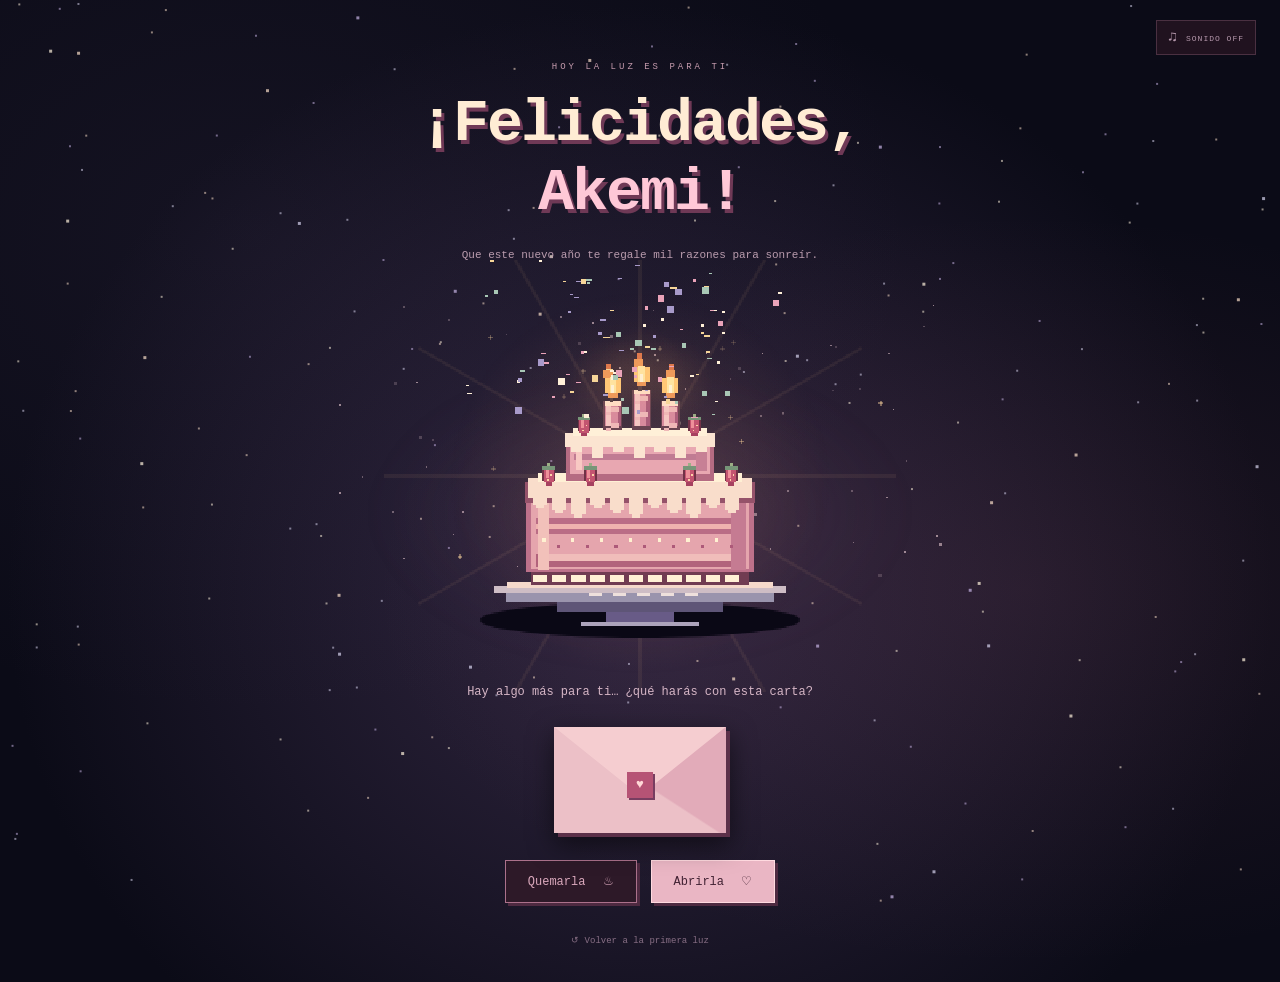
==== commit ed95a20f: "Add files via upload" ====
--- a/birthday.html
+++ b/birthday.html
@@ -2,7 +2,7 @@
 <html lang="es">
 <head>
 <meta charset="utf-8"><meta name="viewport" content="width=device-width,initial-scale=1"><meta name="theme-color" content="#100a18">
-<title>¡Felicidades, Akemi!</title><link rel="stylesheet" href="styles.css?v=20261007-7"><script src="app.js?v=20261007-7" defer></script><script src="celebration.js?v=20261007-7" defer></script>
+<title>¡Felicidades, Akemi!</title><link rel="stylesheet" href="styles.css?v=20261007-8"><script src="app.js?v=20261007-8" defer></script><script src="celebration.js?v=20261007-8" defer></script>
 </head>
 <body data-page="birthday">
 <main class="birthday" id="game">
@@ -11,7 +11,7 @@
   <header class="birthday-heading"><p class="dedication">HOY LA LUZ ES PARA TI</p><h1>¡Felicidades,<br><em>Akemi!</em></h1><p>Que este nuevo año te regale mil razones para sonreír.</p></header>
   <div class="cake-space"><canvas id="world" width="400" height="270" aria-label="Pastel de cumpleaños de dos pisos con fresas y velitas encendidas"></canvas></div>
   <section class="letter-invitation" aria-label="Una carta para Akemi"><p id="choicePrompt" aria-live="polite">Hay algo más para ti… ¿qué harás con esta carta?</p><button class="envelope" id="openLetter" aria-label="Abrir tu carta" aria-haspopup="dialog"><span class="envelope-back"></span><span class="paper-peek">Para Akemi ♡</span><span class="envelope-front"></span><span class="envelope-flap"></span><span class="seal">♥</span></button><div class="letter-choices" id="letterChoices"><button id="burnLetter" class="choice burn-choice">Quemarla <span aria-hidden="true">♨</span></button><button id="readLetter" class="choice read-choice">Abrirla <span aria-hidden="true">♡</span></button></div></section>
-  <a class="replay" href="index.html?v=20261007-7">↺ Volver a la primera luz</a>
+  <a class="replay" href="index.html?v=20261007-8">↺ Volver a la primera luz</a>
 </main>
 <dialog id="burnDialog" class="burn-dialog" aria-label="La carta cae al fuego y el mundo se distorsiona"><canvas id="burnCanvas" aria-hidden="true"></canvas><p class="burn-caption" id="burnCaption" aria-live="polite">Algunas palabras no se dejan borrar…</p><button id="skipBurn" class="skip-burn">Saltar animación</button></dialog>
 <dialog id="letterDialog" aria-labelledby="letterTitle"><article class="letter-paper"><button id="closeLetter" class="close-letter" aria-label="Cerrar carta">×</button><p class="letter-label">UNA CARTA PARA TI</p><h2 id="letterTitle">Akemi,</h2><div id="letterBody" class="letter-body"><p>Gracias por ser una de mis mejores amigas este 2026. Gracias por todas las nuevas experiencias: comer con los chicos, estudiar juntos e ir a tu casa a hablar.</p><p>Antes de conocerte, mi vida universitaria era muy aburrida, pero desde que llegaste cambió mucho.</p><p>Puede que no pasemos muchas materias juntos y que el próximo año ya no nos veamos, pero si necesitas o quieres algo, puedes decírmelo.</p><p>No soy muy bueno en demasiadas cosas, pero, si puedo ayudarte, aunque sea solo escuchándote, estaré ahí para ti.</p><p>¡Feliz cumpleaños, Akemi, amiga mía! Te quiero un montón.</p></div><div id="blankLetter" class="blank-letter" hidden aria-label="Carta pendiente de completar"><span></span><span></span><span></span><span></span></div><p class="letter-heart">♡</p></article></dialog>
--- a/styles.css
+++ b/styles.css
@@ -32,7 +32,11 @@
 @media(max-width:600px){.letter-paper{padding:43px 25px 24px}.letter-body{font-size:16px;line-height:1.8}.letter-paper h2{font-size:28px}.close-letter{margin-right:-12px}.party-spark{width:3px;height:7px}}
 @media(prefers-reduced-motion:reduce){.party-spark{animation:none;opacity:.35}}
 /* Cursiva caligráfica incluida en el proyecto para que se vea igual sin Internet. */
-@font-face{font-family:'Carta Cursiva';src:url('fonts/carta-cursiva.woff') format('woff');font-style:italic;font-weight:400;font-display:swap}
+@font-face{font-family:'Carta Cursiva';src:url('[data-uri]') format('woff');font-style:italic;font-weight:400;font-display:swap}
 .letter-body{font-family:'Carta Cursiva','Segoe Print','Bradley Hand',cursive;font-style:italic;font-size:26px;line-height:1.42;letter-spacing:.1px;color:#59414a}
 .letter-body p{margin:0 0 22px}.letter-paper h2{font-family:'Carta Cursiva','Segoe Print',cursive;font-style:italic;font-size:37px;line-height:1.2}.letter-heart{font-family:Georgia,serif;font-style:normal}
 @media(max-width:600px){.letter-body{font-size:24px;line-height:1.45}.letter-paper h2{font-size:33px}}
+
+/* Una sola familia y estilo en todas las partes textuales de la carta. */
+.letter-paper,.letter-paper h2,.letter-body,.letter-body p,.letter-label,.paper-peek{font-family:'Carta Cursiva',cursive;font-style:italic;font-weight:400;font-synthesis:none}
+.letter-label{font-size:21px;letter-spacing:.4px;text-transform:none}.paper-peek{font-size:20px;padding-top:14px}.letter-heart,.close-letter{font-family:Georgia,serif;font-style:normal}
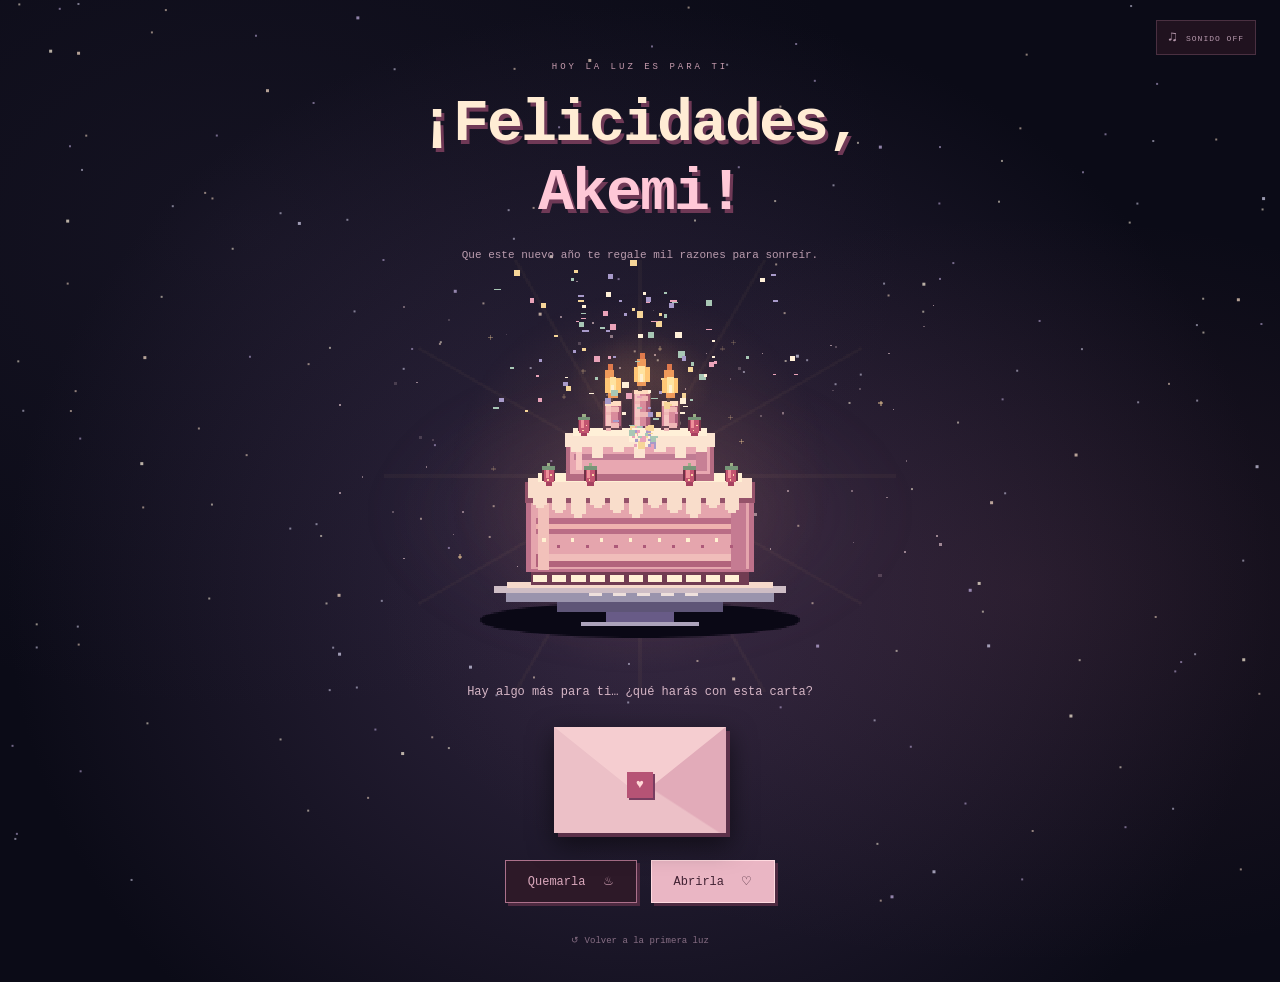
==== commit 29d7bbb7: "Add files via upload" ====
--- a/birthday.html
+++ b/birthday.html
@@ -2,7 +2,7 @@
 <html lang="es">
 <head>
 <meta charset="utf-8"><meta name="viewport" content="width=device-width,initial-scale=1"><meta name="theme-color" content="#100a18">
-<title>¡Felicidades, Akemi!</title><link rel="stylesheet" href="styles.css?v=20261007-8"><script src="app.js?v=20261007-8" defer></script><script src="celebration.js?v=20261007-8" defer></script>
+<title>¡Felicidades, Akemi!</title><link rel="stylesheet" href="styles.css?v=20261007-10"><script src="app.js?v=20261007-10" defer></script><script src="celebration.js?v=20261007-10" defer></script>
 </head>
 <body data-page="birthday">
 <main class="birthday" id="game">
@@ -11,8 +11,8 @@
   <header class="birthday-heading"><p class="dedication">HOY LA LUZ ES PARA TI</p><h1>¡Felicidades,<br><em>Akemi!</em></h1><p>Que este nuevo año te regale mil razones para sonreír.</p></header>
   <div class="cake-space"><canvas id="world" width="400" height="270" aria-label="Pastel de cumpleaños de dos pisos con fresas y velitas encendidas"></canvas></div>
   <section class="letter-invitation" aria-label="Una carta para Akemi"><p id="choicePrompt" aria-live="polite">Hay algo más para ti… ¿qué harás con esta carta?</p><button class="envelope" id="openLetter" aria-label="Abrir tu carta" aria-haspopup="dialog"><span class="envelope-back"></span><span class="paper-peek">Para Akemi ♡</span><span class="envelope-front"></span><span class="envelope-flap"></span><span class="seal">♥</span></button><div class="letter-choices" id="letterChoices"><button id="burnLetter" class="choice burn-choice">Quemarla <span aria-hidden="true">♨</span></button><button id="readLetter" class="choice read-choice">Abrirla <span aria-hidden="true">♡</span></button></div></section>
-  <a class="replay" href="index.html?v=20261007-8">↺ Volver a la primera luz</a>
+  <a class="replay" href="index.html?v=20261007-10">↺ Volver a la primera luz</a>
 </main>
-<dialog id="burnDialog" class="burn-dialog" aria-label="La carta cae al fuego y el mundo se distorsiona"><canvas id="burnCanvas" aria-hidden="true"></canvas><p class="burn-caption" id="burnCaption" aria-live="polite">Algunas palabras no se dejan borrar…</p><button id="skipBurn" class="skip-burn">Saltar animación</button></dialog>
-<dialog id="letterDialog" aria-labelledby="letterTitle"><article class="letter-paper"><button id="closeLetter" class="close-letter" aria-label="Cerrar carta">×</button><p class="letter-label">UNA CARTA PARA TI</p><h2 id="letterTitle">Akemi,</h2><div id="letterBody" class="letter-body"><p>Gracias por ser una de mis mejores amigas este 2026. Gracias por todas las nuevas experiencias: comer con los chicos, estudiar juntos e ir a tu casa a hablar.</p><p>Antes de conocerte, mi vida universitaria era muy aburrida, pero desde que llegaste cambió mucho.</p><p>Puede que no pasemos muchas materias juntos y que el próximo año ya no nos veamos, pero si necesitas o quieres algo, puedes decírmelo.</p><p>No soy muy bueno en demasiadas cosas, pero, si puedo ayudarte, aunque sea solo escuchándote, estaré ahí para ti.</p><p>¡Feliz cumpleaños, Akemi, amiga mía! Te quiero un montón.</p></div><div id="blankLetter" class="blank-letter" hidden aria-label="Carta pendiente de completar"><span></span><span></span><span></span><span></span></div><p class="letter-heart">♡</p></article></dialog>
+<dialog id="burnDialog" class="burn-dialog" aria-label="La carta cae al fuego y el mundo se distorsiona"><canvas id="burnCanvas" aria-hidden="true"></canvas><p class="burn-caption" id="burnCaption" aria-live="polite">¿Por qué me odias? 😭😭😭</p><button id="skipBurn" class="skip-burn">Saltar animación</button></dialog>
+<dialog id="letterDialog" aria-labelledby="letterTitle"><article class="letter-paper"><button id="closeLetter" class="close-letter" aria-label="Cerrar carta">×</button><p class="letter-label">UNA CARTA PARA TI</p><h2 id="letterTitle">Akemi,</h2><div id="letterBody" class="letter-body"><p>Gracias por ser una amiga tan increíble. Me llevo con mucho cariño cada momento contigo: comer juntos, estudiar juntos, hacer los proyectos juntos y pasar tiempo en tu casa.</p><p>Me has ayudado más de lo que crees. No sé cómo explicarlo ni cómo decirlo, pero solo quería decirte, simplemente: gracias.</p><p>Si necesitas algo o quieres pedirme algo, no dudes en decírmelo. Estaré ahí para ti. A pesar de no ser muy bueno en muchas cosas, aunque sea solo para escucharte, estaré ahí para apoyarte.</p><p>¡Feliz cumpleaños, Akemi! Te quiero un montón.</p></div><div id="blankLetter" class="blank-letter" hidden aria-label="Carta pendiente de completar"><span></span><span></span><span></span><span></span></div><div class="letter-heart keepsake-heart"><svg viewBox="0 0 140 95" role="img" aria-label="Un corazón con cariño"><defs><linearGradient id="heartTint" x1="0" y1="0" x2="1" y2="1"><stop offset="0" stop-color="#f8d6d8"/><stop offset="1" stop-color="#d890a5"/></linearGradient></defs><path class="heart-orbit" d="M20 56C4 74 57 82 94 66S130 33 115 40"/><g class="heart-beat"><path class="heart-shape" d="M70 75C60 65 36 48 36 31C36 11 61 10 70 27C80 10 104 11 104 31C104 48 81 66 70 75Z"/><path class="heart-highlight" d="M46 31C45 23 53 19 59 23"/></g><path class="heart-spark" d="M113 16v10m-5-5h10M24 35v6m-3-3h6"/></svg></div></article></dialog>
 </body></html>
--- a/styles.css
+++ b/styles.css
@@ -40,3 +40,6 @@
 /* Una sola familia y estilo en todas las partes textuales de la carta. */
 .letter-paper,.letter-paper h2,.letter-body,.letter-body p,.letter-label,.paper-peek{font-family:'Carta Cursiva',cursive;font-style:italic;font-weight:400;font-synthesis:none}
 .letter-label{font-size:21px;letter-spacing:.4px;text-transform:none}.paper-peek{font-size:20px;padding-top:14px}.letter-heart,.close-letter{font-family:Georgia,serif;font-style:normal}
+
+/* Un corazón de tinta rosa al pie de la carta. */
+.keepsake-heart{margin:22px auto 4px;width:140px;height:95px}.keepsake-heart svg{display:block;width:100%;height:100%;overflow:visible}.heart-shape{fill:url(#heartTint);stroke:#a75c79;stroke-width:1.7;stroke-linejoin:round}.heart-orbit{fill:none;stroke:#d2b2a2;stroke-width:1;stroke-linecap:round}.heart-highlight{fill:none;stroke:#fff2e5;stroke-width:2.4;stroke-linecap:round}.heart-spark{fill:none;stroke:#bd8b76;stroke-width:1.2;stroke-linecap:round}.heart-beat{transform-box:fill-box;transform-origin:center;animation:keepsake-pulse 3.6s ease-in-out infinite}@keyframes keepsake-pulse{0%,100%{transform:scale(1)}50%{transform:scale(1.045)}}@media(prefers-reduced-motion:reduce){.heart-beat{animation:none}}
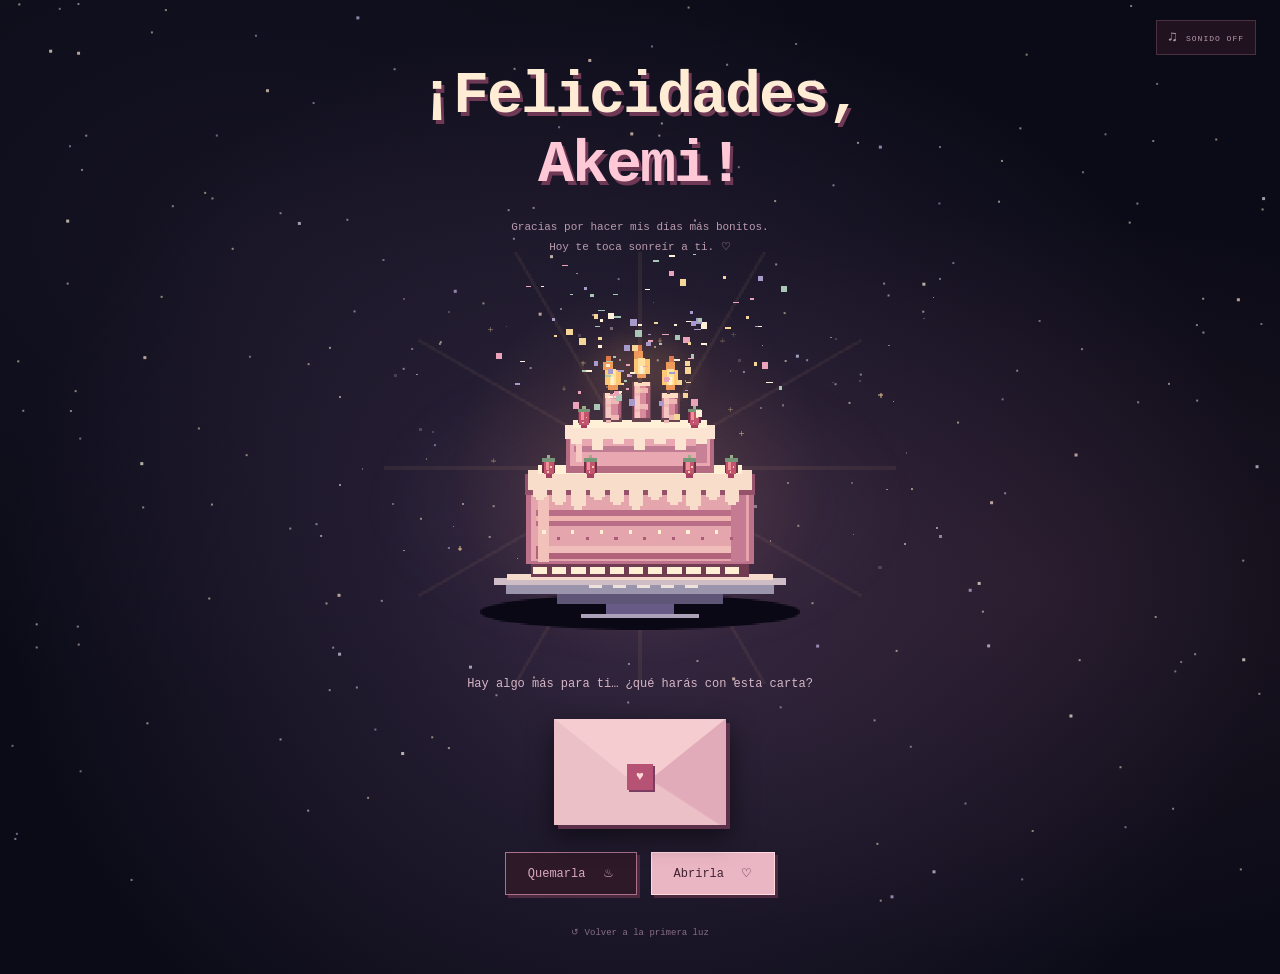
==== commit ce20c26f: "Add files via upload" ====
--- a/birthday.html
+++ b/birthday.html
@@ -2,16 +2,16 @@
 <html lang="es">
 <head>
 <meta charset="utf-8"><meta name="viewport" content="width=device-width,initial-scale=1"><meta name="theme-color" content="#100a18">
-<title>¡Felicidades, Akemi!</title><link rel="stylesheet" href="styles.css?v=20261007-10"><script src="app.js?v=20261007-10" defer></script><script src="celebration.js?v=20261007-10" defer></script>
+<title>¡Felicidades, Akemi!</title><link rel="stylesheet" href="styles-v11.css"><script src="app-v11.js" defer></script><script src="celebration-v11.js" defer></script>
 </head>
 <body data-page="birthday">
 <main class="birthday" id="game">
   <div class="streamers" id="streamers" aria-hidden="true"></div>
   <button id="sound" class="sound" aria-pressed="false" aria-label="Activar música">♫ <span>SONIDO OFF</span></button>
-  <header class="birthday-heading"><p class="dedication">HOY LA LUZ ES PARA TI</p><h1>¡Felicidades,<br><em>Akemi!</em></h1><p>Que este nuevo año te regale mil razones para sonreír.</p></header>
+  <header class="birthday-heading"><h1>¡Felicidades,<br><em>Akemi!</em></h1><p>Gracias por hacer mis días más bonitos.<br>Hoy te toca sonreír a ti. ♡</p></header>
   <div class="cake-space"><canvas id="world" width="400" height="270" aria-label="Pastel de cumpleaños de dos pisos con fresas y velitas encendidas"></canvas></div>
   <section class="letter-invitation" aria-label="Una carta para Akemi"><p id="choicePrompt" aria-live="polite">Hay algo más para ti… ¿qué harás con esta carta?</p><button class="envelope" id="openLetter" aria-label="Abrir tu carta" aria-haspopup="dialog"><span class="envelope-back"></span><span class="paper-peek">Para Akemi ♡</span><span class="envelope-front"></span><span class="envelope-flap"></span><span class="seal">♥</span></button><div class="letter-choices" id="letterChoices"><button id="burnLetter" class="choice burn-choice">Quemarla <span aria-hidden="true">♨</span></button><button id="readLetter" class="choice read-choice">Abrirla <span aria-hidden="true">♡</span></button></div></section>
-  <a class="replay" href="index.html?v=20261007-10">↺ Volver a la primera luz</a>
+  <a class="replay" href="index.html?v=20261007-11">↺ Volver a la primera luz</a>
 </main>
 <dialog id="burnDialog" class="burn-dialog" aria-label="La carta cae al fuego y el mundo se distorsiona"><canvas id="burnCanvas" aria-hidden="true"></canvas><p class="burn-caption" id="burnCaption" aria-live="polite">¿Por qué me odias? 😭😭😭</p><button id="skipBurn" class="skip-burn">Saltar animación</button></dialog>
 <dialog id="letterDialog" aria-labelledby="letterTitle"><article class="letter-paper"><button id="closeLetter" class="close-letter" aria-label="Cerrar carta">×</button><p class="letter-label">UNA CARTA PARA TI</p><h2 id="letterTitle">Akemi,</h2><div id="letterBody" class="letter-body"><p>Gracias por ser una amiga tan increíble. Me llevo con mucho cariño cada momento contigo: comer juntos, estudiar juntos, hacer los proyectos juntos y pasar tiempo en tu casa.</p><p>Me has ayudado más de lo que crees. No sé cómo explicarlo ni cómo decirlo, pero solo quería decirte, simplemente: gracias.</p><p>Si necesitas algo o quieres pedirme algo, no dudes en decírmelo. Estaré ahí para ti. A pesar de no ser muy bueno en muchas cosas, aunque sea solo para escucharte, estaré ahí para apoyarte.</p><p>¡Feliz cumpleaños, Akemi! Te quiero un montón.</p></div><div id="blankLetter" class="blank-letter" hidden aria-label="Carta pendiente de completar"><span></span><span></span><span></span><span></span></div><div class="letter-heart keepsake-heart"><svg viewBox="0 0 140 95" role="img" aria-label="Un corazón con cariño"><defs><linearGradient id="heartTint" x1="0" y1="0" x2="1" y2="1"><stop offset="0" stop-color="#f8d6d8"/><stop offset="1" stop-color="#d890a5"/></linearGradient></defs><path class="heart-orbit" d="M20 56C4 74 57 82 94 66S130 33 115 40"/><g class="heart-beat"><path class="heart-shape" d="M70 75C60 65 36 48 36 31C36 11 61 10 70 27C80 10 104 11 104 31C104 48 81 66 70 75Z"/><path class="heart-highlight" d="M46 31C45 23 53 19 59 23"/></g><path class="heart-spark" d="M113 16v10m-5-5h10M24 35v6m-3-3h6"/></svg></div></article></dialog>
--- a/styles-v11.css
+++ b/styles-v11.css
@@ -0,0 +1,45 @@
+:root{color-scheme:dark;--cream:#ffecd4;--pink:#edabc2;--mono:'Courier New',monospace}*{box-sizing:border-box}html{background:#000}body{margin:0;background:#000;color:var(--cream);font-family:var(--mono)}button,a{-webkit-tap-highlight-color:transparent}button{font:inherit;cursor:pointer}button:focus-visible,a:focus-visible{outline:2px dashed #ffce98;outline-offset:7px}button:disabled{cursor:wait}canvas{display:block;width:100%;height:auto;image-rendering:pixelated}em{font-style:normal}.night{min-height:100svh;display:flex;flex-direction:column;align-items:center;justify-content:center;padding:42px 18px 34px;overflow:hidden;background:#000}.intro-copy{text-align:center;position:relative;z-index:2;animation:words-in 2.2s ease both}.dedication{font-size:9px;letter-spacing:3px;color:#937f71;margin:0 0 25px}.night h1{font-weight:400;font-size:clamp(20px,3.5vw,34px);line-height:1.7;letter-spacing:-.8px;color:#d3c7bc;margin:0}.night h1 em{color:#ffd6a2;text-shadow:0 0 30px #d37e3f55}.fire-space{position:relative;width:min(520px,96vw);margin:-18px 0 -30px}.fire-target{position:absolute;inset:22% 34% 21%;border:0;background:none;border-radius:45%}.fire-target:focus-visible{outline-offset:0}.touch-hint{font-size:10px;color:#8c7562;letter-spacing:.8px;text-align:center;animation:hint-in 3s ease both}.light-wipe{position:fixed;inset:0;pointer-events:none;z-index:10;background:radial-gradient(circle at 50% 64%,#fff3d9,#f7af70 30%,#6d293e 75%);clip-path:circle(0% at 50% 64%);opacity:0}.leaving .light-wipe{animation:illuminate 1.5s cubic-bezier(.7,0,.3,1) forwards}.leaving .intro-copy,.leaving .touch-hint{opacity:0;transition:opacity .7s}.birthday{min-height:100svh;padding:62px 18px 28px;position:relative;overflow:hidden;text-align:center;background:radial-gradient(ellipse at 50% 42%,#4c203844,transparent 68%),#100a18}.birthday::before{content:'';position:absolute;inset:0;pointer-events:none;background-image:radial-gradient(#d7a7bd38 1px,transparent 1px);background-size:53px 53px;mask-image:linear-gradient(transparent,#000,transparent)}.sound{position:absolute;top:20px;right:24px;border:1px solid #4a3041;background:#20121f;color:#b598ac;padding:8px 11px;font-size:15px;z-index:2}.sound span{font-size:8px;letter-spacing:1px}.birthday-heading{position:relative;animation:celebrate-title 1.25s .2s both}.birthday .dedication{color:#c59bad;margin-bottom:18px}.birthday h1{font-size:clamp(34px,6vw,60px);line-height:1.15;margin:0;letter-spacing:-2px;text-shadow:3px 4px #6f3956}.birthday h1 em{color:#ffc8d7}.birthday-heading>p:last-child{font-size:11px;color:#ba9cae;line-height:1.8;max-width:440px;margin:18px auto 0}.cake-space{position:relative;width:min(640px,100%);margin:-6px auto -7px}.letter-invitation{position:relative;animation:letter-arrive 1s 1.7s both}.letter-invitation>p{font-size:12px;color:#d6b6c6;margin:0 0 28px}.envelope{width:172px;height:106px;display:block;margin:0 auto;position:relative;border:0;padding:0;background:none;filter:drop-shadow(0 8px 13px #0008);perspective:600px;animation:float 3s 3s ease-in-out infinite}.envelope-back{position:absolute;inset:0;background:#bd8095;border:2px solid #f5c9cc;box-shadow:4px 4px 0 #5c3049}.paper-peek{position:absolute;inset:8px 12px 4px;background:#fff0d9;color:#a06979;padding:19px 4px;font-size:11px;transition:transform .5s}.envelope-front{position:absolute;inset:0;background:linear-gradient(33deg,#ecc0c7 49%,transparent 50%),linear-gradient(-33deg,#e2abb9 49%,transparent 50%);z-index:3}.envelope-flap{position:absolute;inset:0;background:#f5cdd0;clip-path:polygon(0 0,100% 0,50% 65%);transform-origin:top;transition:transform .6s;z-index:4;backface-visibility:hidden}.seal{position:absolute;left:calc(50% - 13px);top:43%;background:#b65375;color:#ffd8d7;width:26px;height:26px;line-height:26px;box-shadow:2px 2px #783d60;z-index:5;font-size:13px;transition:opacity .3s}.envelope:hover .paper-peek,.envelope:focus-visible .paper-peek{transform:translateY(-9px)}.envelope.opening .envelope-flap{transform:rotateX(180deg)}.envelope.opening .seal{opacity:0}.envelope.opening .paper-peek{transform:translateY(-40px)}.envelope-hint{display:block;color:#997c91;font-size:8px;letter-spacing:2px;margin-top:20px}.replay{position:relative;display:inline-block;margin-top:24px;font-size:9px;text-decoration:none;color:#886f85;padding:8px}dialog{border:0;padding:0;background:transparent;width:min(540px,calc(100% - 30px));max-height:85svh;overflow:auto;color:#573c45;box-shadow:0 22px 100px #0009}dialog::backdrop{background:#08030de8;backdrop-filter:blur(7px)}dialog[open]{animation:open-paper .65s ease both}.letter-paper{position:relative;background:#fff0d9;padding:46px 35px 24px;min-height:390px;border:5px double #c7a49b;background-image:repeating-linear-gradient(transparent 0 29px,#bca09412 30px 31px)}.close-letter{position:absolute;right:12px;top:8px;border:0;background:transparent;color:#916b73;font-size:27px;padding:4px 8px}.letter-label{font-size:8px;letter-spacing:2px;color:#a57c80;margin:0 0 27px}.letter-paper h2{font-size:23px;font-weight:normal}.letter-body{white-space:pre-wrap;font-size:14px;line-height:1.95;overflow-wrap:anywhere}.letter-body p{margin-bottom:20px}.blank-letter{display:grid;gap:23px;margin-top:36px}.blank-letter span{height:1px;background:#bd9c933b}.blank-letter span:last-child{width:66%}.letter-heart{text-align:center;color:#b96780;font-size:29px;margin:30px 0 6px}@keyframes words-in{from{opacity:0;transform:translateY(10px)}to{opacity:1;transform:translateY(0)}}@keyframes hint-in{0%,60%{opacity:0}100%{opacity:1}}@keyframes illuminate{0%{opacity:0;clip-path:circle(0% at 50% 64%)}30%{opacity:.6}85%,100%{opacity:1;clip-path:circle(140% at 50% 64%)}}@keyframes celebrate-title{0%{opacity:0;transform:translateY(18px) scale(.92)}70%{transform:translateY(-3px) scale(1.02)}100%{opacity:1;transform:none}}@keyframes letter-arrive{from{opacity:0;transform:translateY(25px)}to{opacity:1;transform:none}}@keyframes float{50%{transform:translateY(-6px)}}@keyframes open-paper{from{opacity:0;transform:translateY(70px) scale(.85) rotate(-3deg)}to{opacity:1;transform:none}}@media(max-width:600px){.night{padding:38px 20px}.night h1{font-size:21px;line-height:1.85}.dedication{font-size:8px;letter-spacing:2px}.fire-space{width:calc(100vw - 16px);margin:0 0 -15px}.birthday{padding-top:72px}.birthday h1{font-size:42px}.birthday-heading>p:last-child{font-size:10px;max-width:285px}.cake-space{width:calc(100% + 30px);max-width:none;margin:14px -15px 16px}.letter-paper{padding:42px 23px 20px}.sound{right:16px;top:16px}}@media(prefers-reduced-motion:reduce){*,*::before,*::after{animation:none!important;transition:none!important}.leaving .light-wipe{clip-path:none;opacity:1}}
+[hidden]{display:none!important}
+/* Serpentinas de fiesta a ambos lados. */
+.streamers{position:absolute;inset:0;pointer-events:none;overflow:hidden}.streamer{position:absolute;top:-20px;width:28px;height:240px;opacity:.85;transform-origin:top;animation:ribbon-drop 1.8s cubic-bezier(.2,.7,.3,1) both,ribbon-sway 4s 1.8s ease-in-out infinite alternate}.streamer svg{width:100%;height:100%;overflow:visible;filter:drop-shadow(3px 3px 0 #0004)}@keyframes ribbon-drop{from{transform:translateY(-110%) rotate(-15deg);opacity:0}to{transform:translateY(0) rotate(0deg);opacity:.85}}@keyframes ribbon-sway{to{transform:rotate(7deg) translateX(5px)}}
+.letter-choices{display:flex;justify-content:center;gap:14px;margin:27px auto 0}.choice{border:1px solid #ab718b;padding:13px 22px;background:#2d1928;color:#dba9bd;font:12px var(--mono);box-shadow:3px 3px 0 #4e2a41;transition:transform .2s,background .2s}.choice:hover{transform:translateY(-3px);background:#45243a}.choice span{margin-left:10px}.read-choice{background:#eab6c4;color:#402132;border-color:#ffdae0}.read-choice:hover{background:#ffd9e0}.letter-choices.only-open .read-choice{font-size:clamp(23px,6vw,34px);padding:22px 38px;min-width:min(290px,85vw);font-weight:bold;letter-spacing:3px;animation:final-open .8s ease both;box-shadow:6px 6px #6f3f59,0 0 35px #c9729733}.burning-letter .envelope{visibility:hidden}.letter-invitation.returned{animation:return-letter .8s ease both}.burn-dialog{position:fixed;inset:0;margin:0;border:0;width:100vw;max-width:none;height:100svh;max-height:none;background:#050309;color:#ffe9d0;padding:0;overflow:hidden;box-shadow:none}.burn-dialog[open]{animation:none}.burn-dialog::backdrop{background:#000}.burn-dialog canvas{position:absolute;inset:0;width:100%;height:100%;image-rendering:pixelated}.burn-caption{position:absolute;bottom:65px;left:20px;right:20px;text-align:center;letter-spacing:1px;line-height:1.8;font-size:clamp(11px,2.6vw,15px);color:#e9b6ca;text-shadow:2px 2px #000;margin:0}.skip-burn{position:absolute;right:18px;bottom:18px;border:1px solid #795b77;background:#160d21cc;color:#c9b5cd;padding:9px 12px;font-size:10px}.burn-caption.abstracted{text-shadow:-3px 0 #b24d7a,3px 0 #537e8a}.abstraction .birthday-heading{filter:drop-shadow(-3px 0 #b43c87) drop-shadow(3px 0 #387980)}@keyframes final-open{from{opacity:0;transform:scale(.7)}to{opacity:1;transform:scale(1)}}@keyframes return-letter{from{opacity:.2;filter:blur(6px);transform:translateY(12px)}to{opacity:1;filter:blur(0);transform:none}}@media(max-width:600px){.streamer{width:17px;height:160px}.letter-choices{gap:12px}.choice{padding:13px 18px}.birthday-heading{padding-left:10px;padding-right:10px}}@media(prefers-reduced-motion:reduce){.streamer{animation:none}.burn-caption.abstracted{text-shadow:none}}
+
+/* Cielo completo: cubre también los laterales, sobre y carta. */
+body::before,body::after{content:'';position:fixed;left:50%;top:50%;pointer-events:none;z-index:0;background:#eee0ff;border-radius:0}
+body::before{width:2px;height:2px;box-shadow:-25.35vw 8.13vh 0 #d8d5ef,-1.75vw -19.10vh 0 #c7b4e4,-7.54vw 4.40vh 0 #f9dec8,-24.99vw 9.44vh 0 #fff3dc,34.53vw -30.97vh 0 #c7b4e4,42.20vw 23.45vh 0 #c7b4e4,-25.58vw -38.67vh 0 #c7b4e4,-43.67vw -31.23vh 0 #d8d5ef,-22.94vw -25.69vh 0 #d8d5ef,-6.57vw 32.24vh 0 #f9dec8,11.30vw -10.00vh 0 #fff3dc,30.60vw 42.22vh 0 #f9dec8,34.27vw 23.24vh 0 #fff3dc,-33.48vw -28.06vh 0 #f9dec8,10.91vw 28.48vh 0 #c7b4e4,29.78vw 47.60vh 0 #c7b4e4,18.25vw 29.93vh 0 #d8d5ef,28.45vw 4.70vh 0 #d8d5ef,-15.71vw -11.90vh 0 #f9dec8,-0.49vw -11.07vh 0 #f9dec8,18.47vw 43.65vh 0 #fff3dc,-48.65vw -9.96vh 0 #fff3dc,-24.30vw -11.46vh 0 #fff3dc,37.85vw 41.80vh 0 #c7b4e4,41.57vw 39.75vh 0 #d8d5ef,-8.62vw -9.22vh 0 #d8d5ef,29.39vw -8.92vh 0 #d8d5ef,24.40vw -20.88vh 0 #c7b4e4,-43.34vw -35.04vh 0 #f9dec8,38.18vw -25.38vh 0 #fff3dc,44.94vw -34.61vh 0 #f9dec8,-47.21vw 19.26vh 0 #fff3dc,-26.00vw 39.96vh 0 #fff3dc,-39.80vw 47.66vh 0 #d8d5ef,36.29vw -35.19vh 0 #c7b4e4,-43.93vw 21.51vh 0 #f9dec8,-20.25vw 16.65vh 0 #d8d5ef,41.25vw -7.46vh 0 #f9dec8,28.20vw -32.23vh 0 #fff3dc,-24.57vw 16.94vh 0 #fff3dc,-48.76vw 42.54vh 0 #c7b4e4,-33.14vw -35.05vh 0 #c7b4e4,-25.97vw -9.65vh 0 #f9dec8,13.33vw -37.45vh 0 #f9dec8,47.05vw 12.18vh 0 #d8d5ef,16.29vw -5.34vh 0 #fff3dc,31.14vw -14.45vh 0 #c7b4e4,-30.55vw -10.47vh 0 #c7b4e4,-44.17vw -6.65vh 0 #f9dec8,43.50vw -46.06vh 0 #d8d5ef,-28.16vw 32.05vh 0 #fff3dc,46.86vw 46.49vh 0 #f9dec8,-24.05vw 21.85vh 0 #d8d5ef,-22.20vw 26.28vh 0 #d8d5ef,-6.40vw -35.97vh 0 #c7b4e4,-12.31vw -16.40vh 0 #f9dec8,24.77vw -3.16vh 0 #fff3dc,-18.54vw -9.13vh 0 #d8d5ef,6.73vw -42.92vh 0 #d8d5ef,-3.63vw -2.04vh 0 #d8d5ef,1.31vw -10.08vh 0 #fff3dc,10.48vw -27.77vh 0 #fff3dc,-38.21vw -46.51vh 0 #f9dec8,3.72vw -49.27vh 0 #f9dec8,43.29vw 22.58vh 0 #d8d5ef,-15.01vw 10.77vh 0 #c7b4e4,-9.93vw -23.58vh 0 #d8d5ef,1.43vw -35.04vh 0 #fff3dc,-8.36vw 25.16vh 0 #f9dec8,-1.00vw 27.94vh 0 #d8d5ef,-7.01vw 1.11vh 0 #c7b4e4,21.08vw 32.86vh 0 #c7b4e4,18.99vw -18.60vh 0 #d8d5ef,12.98vw -10.09vh 0 #d8d5ef,-45.41vw -49.13vh 0 #c7b4e4,23.36vw -33.77vh 0 #c7b4e4,-24.32vw 26.57vh 0 #d8d5ef,21.17vw 4.23vh 0 #fff3dc,-11.29vw 27.14vh 0 #d8d5ef,-17.19vw 7.53vh 0 #f9dec8,-3.98vw 16.54vh 0 #fff3dc,40.02vw -34.44vh 0 #d8d5ef,38.78vw -27.49vh 0 #d8d5ef,-37.12vw -48.99vh 0 #f9dec8,1.90vw 46.45vh 0 #c7b4e4,-44.61vw -33.86vh 0 #c7b4e4,-21.32vw 38.54vh 0 #f9dec8,-15.01vw 33.01vh 0 #fff3dc,-16.31vw 31.81vh 0 #f9dec8,11.22vw -15.32vh 0 #f9dec8,10.56vw -20.73vh 0 #f9dec8,-27.40vw 8.62vh 0 #d8d5ef,-36.58vw -27.20vh 0 #d8d5ef,23.31vw -27.50vh 0 #c7b4e4,-2.41vw 16.89vh 0 #d8d5ef,-17.88vw -11.34vh 0 #c7b4e4,17.17vw -8.49vh 0 #d8d5ef,-16.10vw -0.65vh 0 #c7b4e4,-11.82vw 9.55vh 0 #f9dec8,23.36vw -19.12vh 0 #c7b4e4,48.56vw -26.84vh 0 #fff3dc,19.34vw -17.28vh 0 #f9dec8,12.12vw -45.22vh 0 #c7b4e4,27.97vw -27.70vh 0 #fff3dc,28.25vw -5.74vh 0 #c7b4e4,-48.26vw -4.47vh 0 #d8d5ef,13.58vw -41.13vh 0 #c7b4e4,-11.51vw 6.13vh 0 #f9dec8,43.45vw -5.60vh 0 #d8d5ef,-49.10vw 32.76vh 0 #c7b4e4,-44.79vw -18.60vh 0 #f9dec8,-28.16vw -26.42vh 0 #d8d5ef,-44.54vw -4.44vh 0 #f9dec8,-1.45vw 34.59vh 0 #c7b4e4,-34.54vw -2.50vh 0 #f9dec8,-1.80vw 33.67vh 0 #fff3dc,-47.21vw 21.83vh 0 #d8d5ef,5.93vw 16.42vh 0 #f9dec8,10.89vw -38.27vh 0 #f9dec8,-43.81vw -1.38vh 0 #c7b4e4,-43.78vw 35.59vh 0 #c7b4e4,-10.34vw -26.76vh 0 #d8d5ef,-31.90vw -22.47vh 0 #fff3dc,-15.64vw -12.09vh 0 #fff3dc,29.64vw -35.85vh 0 #f9dec8,-43.95vw -49.67vh 0 #d8d5ef,-30.81vw 0.46vh 0 #f9dec8,4.84vw -1.82vh 0 #c7b4e4,8.04vw -8.78vh 0 #d8d5ef,-8.39vw -27.01vh 0 #f9dec8,15.04vw -29.52vh 0 #d8d5ef,43.43vw -13.99vh 0 #d8d5ef,-20.12vw -21.22vh 0 #c7b4e4,30.13vw -44.04vh 0 #f9dec8,-20.75vw 30.95vh 0 #c7b4e4,-3.51vw 18.04vh 0 #c7b4e4,-30.08vw -46.14vh 0 #c7b4e4,34.45vw -11.32vh 0 #d8d5ef,1.63vw -36.39vh 0 #fff3dc,-2.96vw 14.25vh 0 #c7b4e4,-48.88vw 43.10vh 0 #d8d5ef,43.94vw -13.16vh 0 #fff3dc,0.86vw -44.95vh 0 #c7b4e4,-34.05vw -28.68vh 0 #f9dec8,7.64vw -31.53vh 0 #c7b4e4,-3.27vw 17.32vh 0 #fff3dc,5.69vw 17.04vh 0 #f9dec8,-38.89vw 6.27vh 0 #f9dec8,4.22vw -25.61vh 0 #fff3dc,25.35vw 39.17vh 0 #c7b4e4,-37.45vw -17.13vh 0 #fff3dc,-33.73vw 16.39vh 0 #fff3dc,40.32vw -40.79vh 0 #c7b4e4,41.74vw 24.49vh 0 #c7b4e4,-0.94vw 23.66vh 0 #d8d5ef,-44.00vw 19.51vh 0 #d8d5ef,16.95vw -34.24vh 0 #fff3dc,26.71vw 17.85vh 0 #fff3dc,37.46vw 35.14vh 0 #fff3dc,-19.25vw -42.42vh 0 #d8d5ef,8.81vw 15.32vh 0 #d8d5ef,-22.38vw -15.51vh 0 #d8d5ef,-38.56vw 30.26vh 0 #fff3dc,48.31vw 26.98vh 0 #f9dec8,43.92vw -16.92vh 0 #fff3dc,12.29vw 8.31vh 0 #f9dec8,40.21vw 18.44vh 0 #f9dec8,13.40vw 16.91vh 0 #f9dec8,4.41vw 23.33vh 0 #f9dec8,19.97vw 22.21vh 0 #fff3dc,22.05vw -15.48vh 0 #fff3dc,-9.88vw -42.46vh 0 #f9dec8,38.84vw -5.41vh 0 #d8d5ef,38.29vw -49.44vh 0 #d8d5ef,48.47vw -14.11vh 0 #c7b4e4,-33.52vw 5.95vh 0 #fff3dc,-48.57vw -49.62vh 0 #fff3dc,15.20vw -7.42vh 0 #d8d5ef,18.73vw 49.96vh 0 #f9dec8,-4.35vw 38.60vh 0 #f9dec8;opacity:.54;animation:sky-breathe 5s ease-in-out infinite alternate}
+body::after{width:3px;height:3px;box-shadow:-38.80vw -10.43vh 0 #f9dec8,-23.59vw 22.52vh 0 #d8d5ef,-7.76vw 49.18vh 0 #fff3dc,-4.04vw -43.45vh 0 #f9dec8,2.92vw -3.15vh 0 #fff3dc,-7.67vw 48.06vh 0 #fff3dc,25.68vw 15.42vh 0 #c7b4e4,-26.73vw -25.34vh 0 #d8d5ef,-22.16vw -48.18vh 0 #c7b4e4,-7.03vw -21.65vh 0 #fff3dc,18.66vw -33.82vh 0 #c7b4e4,12.18vw -10.59vh 0 #d8d5ef,26.38vw 14.66vh 0 #fff3dc,7.20vw 25.27vh 0 #f9dec8,19.57vw 49.48vh 0 #c7b4e4,33.55vw 29.39vh 0 #fff3dc,22.06vw -18.59vh 0 #fff3dc,-6.11vw 47.12vh 0 #d8d5ef,-29.22vw -40.09vh 0 #f9dec8,13.76vw 21.62vh 0 #c7b4e4,-44.83vw -25.60vh 0 #fff3dc,-0.76vw -35.29vh 0 #f9dec8,48.09vw 1.69vh 0 #d8d5ef,46.63vw -16.86vh 0 #f9dec8,-18.66vw 33.56vh 0 #fff3dc,-14.55vw -17.80vh 0 #c7b4e4,-13.36vw 23.96vh 0 #d8d5ef,22.85vw 46.70vh 0 #d8d5ef,-43.98vw -44.25vh 0 #f9dec8,-7.92vw -15.26vh 0 #f9dec8,-46.16vw -44.48vh 0 #fff3dc,33.95vw 0.39vh 0 #f9dec8,-23.63vw 15.98vh 0 #f9dec8,47.05vw 23.14vh 0 #fff3dc,27.35vw 5.69vh 0 #f9dec8,-39.04vw 1.35vh 0 #fff3dc,27.12vw 21.60vh 0 #d8d5ef,48.60vw -28.10vh 0 #d8d5ef;opacity:.7;animation:sky-breathe 7s 1s ease-in-out infinite alternate}
+.night,.birthday{background:transparent;isolation:isolate}
+body[data-page=birthday]{background:radial-gradient(ellipse at 50% 42%,#32172966,transparent 68%),#100a18}
+.birthday::before{display:none}
+.night>.intro-copy,.night>.fire-space,.night>.touch-hint{position:relative;z-index:1}
+.birthday>.cake-space,.birthday>.birthday-heading,.birthday>.letter-invitation,.birthday>.replay{position:relative;z-index:1}
+.streamers{z-index:0}
+.letter-paper{min-height:390px}.letter-body p{margin:0 0 20px}.letter-heart{margin-top:24px}
+@keyframes sky-breathe{from{opacity:.35}to{opacity:.8}}
+@media(prefers-reduced-motion:reduce){body::before,body::after{animation:none}}
+.night,.birthday{position:relative;z-index:1}
+/* Carta de papel cálido y tipografía editorial. */
+.letter-paper{padding:52px 40px 28px;border:1px solid #d7bca6;border-radius:3px;background:#fcf3e5;background-image:linear-gradient(110deg,#ffffff55,transparent 50%,#b78b6310);box-shadow:inset 0 0 60px #d5b59316}
+.letter-paper h2{font-family:Georgia,'Times New Roman',serif;font-style:italic;font-size:31px;color:#754c57;margin:0 0 26px}
+.letter-body{font-family:Georgia,'Times New Roman',serif;font-size:17px;line-height:1.85;color:#59484a;white-space:normal;letter-spacing:.1px}
+.letter-body p{margin:0 0 21px}.letter-label{font-family:var(--mono);font-size:9px;letter-spacing:2.6px}.letter-heart{font-family:Georgia,serif;font-size:38px;color:#b76b87}.close-letter{position:sticky;display:block;margin:-34px -23px 2px auto;top:0;right:auto;width:34px;background:#fcf3e5ee;border-radius:50%;z-index:1}
+body[data-page=birthday]{background:radial-gradient(ellipse at 20% 24%,#54446824,transparent 45%),radial-gradient(ellipse at 80% 60%,#a15a7020,transparent 45%),radial-gradient(ellipse at 50% 60%,#312640,transparent 70%),#0b0b17}
+.cake-space::before{content:'';position:absolute;inset:22% 5% 5%;z-index:-1;border-radius:50%;background:radial-gradient(ellipse,#a76d8620,transparent 65%);filter:blur(20px)}
+.streamers{position:fixed;height:100svh;z-index:0}.party-spark{position:absolute;width:4px;height:11px;border-radius:1px;opacity:0;animation:party-drift 7s ease-in-out infinite;box-shadow:0 0 8px #ffe7cd15}
+.party-spark:nth-child(3n){width:3px;height:3px;border-radius:50%}.party-spark:nth-child(4n){width:9px;height:2px}
+@keyframes party-drift{0%{opacity:0;transform:translateY(-28px) rotate(0deg)}20%,65%{opacity:.65}100%{opacity:0;transform:translateY(110px) rotate(170deg)}}
+.burn-dialog canvas{image-rendering:auto}.burn-caption{font-family:Georgia,serif;font-size:clamp(16px,3vw,21px);color:#e3d2de;letter-spacing:.1px;bottom:72px}.burn-caption.abstracted{text-shadow:-1px 0 #b24d7a,1px 0 #537e8a}
+@media(max-width:600px){.letter-paper{padding:43px 25px 24px}.letter-body{font-size:16px;line-height:1.8}.letter-paper h2{font-size:28px}.close-letter{margin-right:-12px}.party-spark{width:3px;height:7px}}
+@media(prefers-reduced-motion:reduce){.party-spark{animation:none;opacity:.35}}
+/* Cursiva caligráfica incluida en el proyecto para que se vea igual sin Internet. */
+@font-face{font-family:'Carta Cursiva';src:url('[data-uri]') format('woff');font-style:italic;font-weight:400;font-display:swap}
+.letter-body{font-family:'Carta Cursiva','Segoe Print','Bradley Hand',cursive;font-style:italic;font-size:26px;line-height:1.42;letter-spacing:.1px;color:#59414a}
+.letter-body p{margin:0 0 22px}.letter-paper h2{font-family:'Carta Cursiva','Segoe Print',cursive;font-style:italic;font-size:37px;line-height:1.2}.letter-heart{font-family:Georgia,serif;font-style:normal}
+@media(max-width:600px){.letter-body{font-size:24px;line-height:1.45}.letter-paper h2{font-size:33px}}
+
+/* Una sola familia y estilo en todas las partes textuales de la carta. */
+.letter-paper,.letter-paper h2,.letter-body,.letter-body p,.letter-label,.paper-peek{font-family:'Carta Cursiva',cursive;font-style:italic;font-weight:400;font-synthesis:none}
+.letter-label{font-size:21px;letter-spacing:.4px;text-transform:none}.paper-peek{font-size:20px;padding-top:14px}.letter-heart,.close-letter{font-family:Georgia,serif;font-style:normal}
+
+/* Un corazón de tinta rosa al pie de la carta. */
+.keepsake-heart{margin:22px auto 4px;width:140px;height:95px}.keepsake-heart svg{display:block;width:100%;height:100%;overflow:visible}.heart-shape{fill:url(#heartTint);stroke:#a75c79;stroke-width:1.7;stroke-linejoin:round}.heart-orbit{fill:none;stroke:#d2b2a2;stroke-width:1;stroke-linecap:round}.heart-highlight{fill:none;stroke:#fff2e5;stroke-width:2.4;stroke-linecap:round}.heart-spark{fill:none;stroke:#bd8b76;stroke-width:1.2;stroke-linecap:round}.heart-beat{transform-box:fill-box;transform-origin:center;animation:keepsake-pulse 3.6s ease-in-out infinite}@keyframes keepsake-pulse{0%,100%{transform:scale(1)}50%{transform:scale(1.045)}}@media(prefers-reduced-motion:reduce){.heart-beat{animation:none}}
